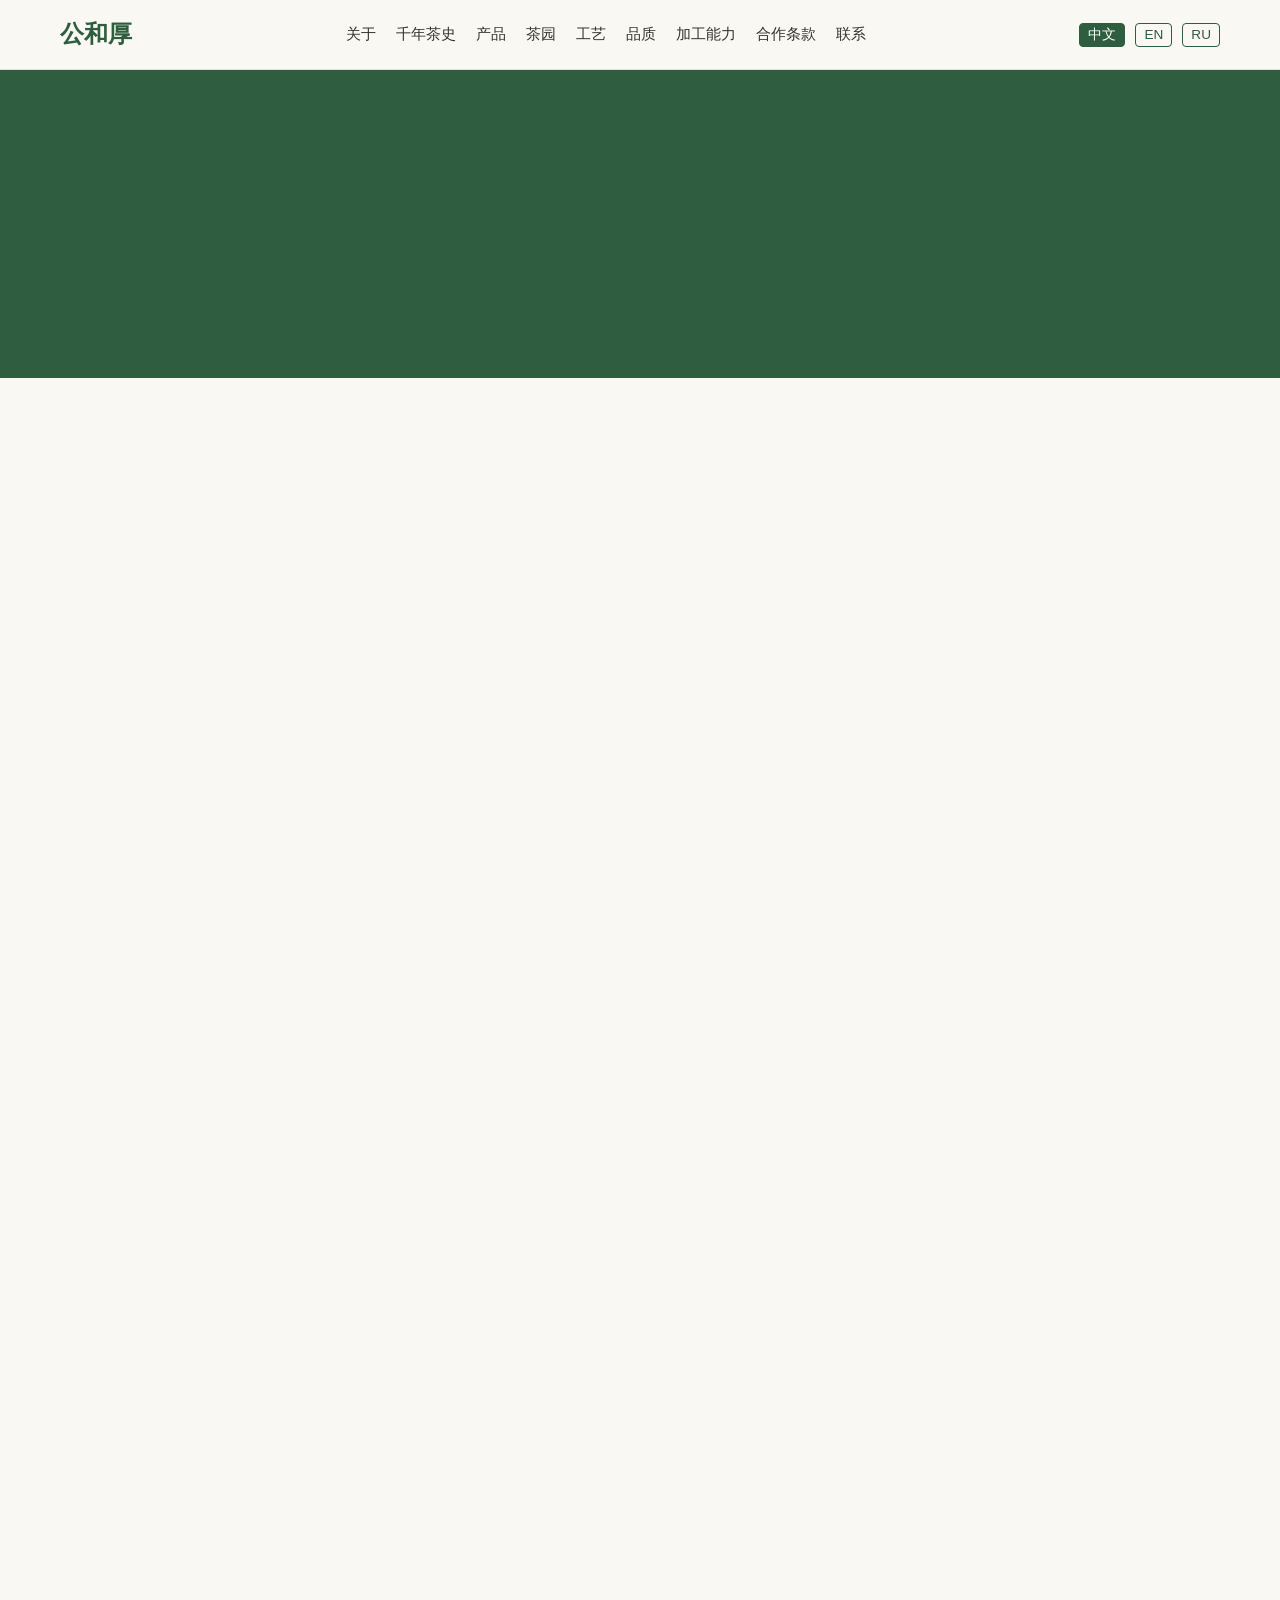
==== index.html @ b7f19a6d "Add files via upload" ====
<!DOCTYPE html>
<html lang="zh">
<head>
    <meta charset="UTF-8">
    <meta name="viewport" content="width=device-width, initial-scale=1.0">
    <title data-i18n="title">公和厚茶业 - 中国茶叶B2B供应商</title>
    <!-- 引入 Netlify 登录组件 -->
    <script src="https://identity.netlify.com/v1/netlify-identity-widget.js"></script>
    <style>
        :root { --primary: #2f5d3f; --gold: #c8a55b; --bg: #faf8f3; --text-main: #333333; --text-light: #666666; --border: #e0e0e0; }
        * { margin: 0; padding: 0; box-sizing: border-box; }
        body { font-family: system-ui, -apple-system, sans-serif; background-color: var(--bg); color: var(--text-main); line-height: 1.6; overflow-x: hidden; scroll-behavior: smooth; }
        a { text-decoration: none; color: inherit; }
        ul { list-style: none; }
        .container { max-width: 1200px; margin: 0 auto; padding: 0 20px; }
        section { padding: 80px 0; }
        .section-title { text-align: center; color: var(--primary); font-size: 2rem; margin-bottom: 40px; font-weight: bold; }
        
        header.nav-header { position: fixed; top: 0; left: 0; width: 100%; background: var(--bg); border-bottom: 1px solid var(--border); z-index: 1000; height: 70px; }
        .nav-inner { display: flex; justify-content: space-between; align-items: center; height: 100%; }
        .logo { font-size: 1.5rem; font-weight: bold; color: var(--primary); }
        .nav-links { display: flex; gap: 20px; }
        .nav-links a { font-size: 0.95rem; font-weight: 500; transition: color 0.3s; }
        .nav-links a:hover { color: var(--gold); }
        .lang-switch { display: flex; gap: 10px; }
        .lang-switch button { background: none; border: 1px solid var(--primary); color: var(--primary); padding: 2px 8px; cursor: pointer; border-radius: 4px; font-size: 0.85rem; }
        .lang-switch button.active { background: var(--primary); color: #fff; }
        .menu-toggle { display: none; background: none; border: none; font-size: 1.5rem; color: var(--primary); cursor: pointer; }

        /* Hero 动态背景支持 */
        #hero { padding: 150px 0 100px; background-color: var(--primary); background-size: cover; background-position: center; color: var(--bg); text-align: center; position: relative; }
        #hero::before { content: ''; position: absolute; top:0; left:0; right:0; bottom:0; background: rgba(47, 93, 63, 0.7); z-index: 1; }
        #hero .container { position: relative; z-index: 2; }
        #hero h1 { font-size: 3rem; margin-bottom: 20px; color: var(--gold); }
        #hero p { font-size: 1.2rem; max-width: 800px; margin: 0 auto; }

        .grid-3 { display: grid; grid-template-columns: repeat(auto-fit, minmax(320px, 1fr)); gap: 30px; }
        .card { background: #fff; padding: 30px; border-radius: 8px; box-shadow: 0 4px 12px rgba(0,0,0,0.05); }
        .card h3 { color: var(--primary); margin-bottom: 15px; font-size: 1.3rem; }
        .card .subtitle { color: var(--gold); font-size: 0.9rem; margin-bottom: 15px; display: block; }
        
        .table-wrapper { width: 100%; background: #fff; border-radius: 8px; overflow: hidden; box-shadow: 0 4px 12px rgba(0,0,0,0.05); }
        table { width: 100%; border-collapse: collapse; }
        th, td { padding: 15px; text-align: left; border-bottom: 1px solid var(--border); }
        th { background: var(--primary); color: #fff; }
        .table-note { font-size: 0.85rem; color: var(--text-light); margin-top: 15px; text-align: right; }

        @media (max-width: 768px) {
            table, thead, tbody, th, td, tr { display: block; }
            thead tr { display: none; }
            tr { border: 1px solid var(--border); margin-bottom: 15px; border-radius: 8px; background: #fff; }
            td { position: relative; padding-left: 50%; text-align: right; border: none; border-bottom: 1px solid #eee; }
            td::before { content: attr(data-label); position: absolute; left: 15px; width: 45%; text-align: left; font-weight: bold; color: var(--primary); }
        }

        .timeline { border-left: 2px solid var(--gold); padding-left: 20px; margin-left: 10px; }
        .timeline-item { margin-bottom: 25px; position: relative; }
        .timeline-item::before { content: ''; position: absolute; left: -27px; top: 5px; width: 12px; height: 12px; background: var(--bg); border: 2px solid var(--gold); border-radius: 50%; }
        .timeline-year { font-weight: bold; color: var(--primary); display: block; margin-bottom: 5px; }

        .honors-group { margin-bottom: 30px; }
        .honors-group h4 { color: var(--gold); margin-bottom: 10px; border-bottom: 1px solid var(--border); padding-bottom: 5px; }
        .honors-group ul li { margin-bottom: 5px; font-size: 0.95rem; }

        .faq-item { background: #fff; margin-bottom: 10px; border-radius: 4px; box-shadow: 0 2px 5px rgba(0,0,0,0.05); }
        .faq-q { padding: 20px; cursor: pointer; font-weight: bold; color: var(--primary); display: flex; justify-content: space-between; }
        .faq-q::after { content: '+'; font-size: 1.2rem; }
        .faq-item.active .faq-q::after { content: '-'; }
        .faq-a { padding: 0 20px 20px; display: none; color: var(--text-light); }
        .faq-item.active .faq-a { display: block; }

        .contact-grid { display: grid; grid-template-columns: 1fr 1fr; gap: 40px; }
        .form-group { margin-bottom: 20px; }
        .form-group label { display: block; margin-bottom: 5px; font-weight: bold; font-size: 0.9rem; }
        .form-control { width: 100%; padding: 12px; border: 1px solid var(--border); border-radius: 4px; font-family: inherit; }
        textarea.form-control { resize: vertical; min-height: 120px; }
        .submit-btn { background: var(--primary); color: #fff; border: none; padding: 15px 30px; font-size: 1rem; cursor: pointer; border-radius: 4px; width: 100%; transition: background 0.3s; }
        
        .contact-info a { color: var(--primary); font-weight: bold; text-decoration: underline; margin-bottom: 10px; display: inline-block; }
        .btn-quick { display: inline-block; padding: 8px 15px; border: 1px solid var(--primary); color: var(--primary); border-radius: 20px; margin: 5px 5px 0 0; font-size: 0.85rem; }
        .copy-success { color: green; font-size: 0.85rem; display: none; margin-left: 10px; }
        #form-error { display: none; background: #ffebee; color: #c62828; padding: 15px; border-radius: 4px; margin-top: 15px; }

        @media (max-width: 992px) {
            .contact-grid { grid-template-columns: 1fr; }
            .nav-links { display: none; flex-direction: column; position: absolute; top: 70px; left: 0; width: 100%; background: var(--bg); box-shadow: 0 4px 6px rgba(0,0,0,0.1); padding: 20px; }
            .nav-links.show { display: flex; }
            .menu-toggle { display: block; }
        }
        .fade-in { opacity: 0; transform: translateY(20px); transition: opacity 0.6s ease-out, transform 0.6s ease-out; }
        .fade-in.visible { opacity: 1; transform: translateY(0); }
    </style>
</head>
<body>

    <header class="nav-header">
        <div class="container nav-inner">
            <div class="logo">公和厚</div>
            <button class="menu-toggle" id="menu-btn">☰</button>
            <nav class="nav-links" id="nav-menu">
                <a href="#about" data-i18n="nav_about">关于</a>
                <a href="#heritage" data-i18n="nav_heritage">千年茶史</a>
                <a href="#products" data-i18n="nav_products">产品</a>
                <a href="#garden" data-i18n="nav_garden">茶园</a>
                <a href="#craft" data-i18n="nav_craft">工艺</a>
                <a href="#quality" data-i18n="nav_quality">品质</a>
                <a href="#capability" data-i18n="nav_cap">加工能力</a>
                <a href="#terms" data-i18n="nav_terms">合作条款</a>
                <a href="#contact" data-i18n="nav_contact">联系</a>
            </nav>
            <div class="lang-switch">
                <button onclick="changeLang('zh')" id="btn-zh">中文</button>
                <button onclick="changeLang('en')" id="btn-en">EN</button>
                <button onclick="changeLang('ru')" id="btn-ru">RU</button>
            </div>
        </div>
    </header>

    <section id="hero" class="hero-section">
        <div class="container fade-in">
            <h1 data-i18n="hero_title">江西公和厚茶业有限公司</h1>
            <p data-i18n="hero_sub">源头直供 · 专业代工 · 真实可信的中国茶叶B2B合作伙伴</p>
        </div>
    </section>

    <section id="about" class="container fade-in">
        <h2 class="section-title" data-i18n="about_title">关于我们</h2>
        <p data-i18n="about_desc">加载中...</p>
        <!-- 动态关于我们配图 -->
        <div style="text-align: center; margin-top: 30px;" id="about-img-container" style="display:none;">
            <img id="about-img" src="" alt="关于我们" style="max-width: 100%; border-radius: 8px; box-shadow: 0 4px 15px rgba(0,0,0,0.1); display: none;">
        </div>
    </section>

    <!-- 品牌释义 brand -->
    <section id="brand" style="background:#fff;" class="fade-in">
        <div class="container">
            <h2 class="section-title" data-i18n="brand_title">品牌释义</h2>
            <div class="grid-3">
                <div class="card"><h3 data-i18n="brand_gong">公 (公道守信)</h3><p data-i18n="brand_gong_d">坚持公平交易，以诚信铸就长期商业基石。</p></div>
                <div class="card"><h3 data-i18n="brand_he">和 (和气致祥)</h3><p data-i18n="brand_he_d">倡导合作共赢，和谐共生，以茶结交天下客。</p></div>
                <div class="card"><h3 data-i18n="brand_hou">厚 (厚德载物)</h3><p data-i18n="brand_hou_d">脚踏实地，品质为本，承载深厚文化底蕴。</p></div>
            </div>
        </div>
    </section>

    <!-- 千年茶史 heritage -->
    <section id="heritage" class="container fade-in">
        <h2 class="section-title" data-i18n="heri_title">千年茶史</h2>
        <div class="timeline">
            <div class="timeline-item"><span class="timeline-year">北宋</span><p data-i18n="heri_1">双井茶入贡，欧阳修《归田录》誉「草茶第一」</p></div>
            <div class="timeline-item"><span class="timeline-year">清道光年间</span><p data-i18n="heri_2">宁红茶创制，畅销欧洲</p></div>
            <div class="timeline-item"><span class="timeline-year">1959</span><p data-i18n="heri_3">庐山云雾茶入选中国十大名茶</p></div>
            <div class="timeline-item"><span class="timeline-year">2015</span><p data-i18n="heri_4">米兰世博会金奖</p></div>
            <div class="timeline-item"><span class="timeline-year">2023</span><p data-i18n="heri_5">九江博览会 双金奖</p></div>
            <div class="timeline-item"><span class="timeline-year">2025</span><p data-i18n="heri_6">国家高新技术企业认定</p></div>
        </div>
    </section>

    <!-- 产品中心 products -->
    <section id="products" style="background:#fff;" class="fade-in">
        <div class="container">
            <h2 class="section-title" data-i18n="prod_title">核心产品</h2>
            <div class="grid-3">
                <div class="card"><h3 data-i18n="p1_name">宁红茶</h3><span class="subtitle" data-i18n="p1_sub">中华老字号 · 宁红金毫</span><p data-i18n="p1_desc">甜香馥郁，鲜嫩浓醇</p></div>
                <div class="card"><h3 data-i18n="p2_name">双井绿茶</h3><span class="subtitle" data-i18n="p2_sub">草茶第一</span><p data-i18n="p2_desc">清香持久，鲜爽回甘</p></div>
                <div class="card"><h3 data-i18n="p3_name">庐山云雾茶</h3><span class="subtitle" data-i18n="p3_sub">中国十大名茶</span><p data-i18n="p3_desc">香凛持久，醇厚味甘</p></div>
            </div>
        </div>
    </section>

    <!-- 规格表 specs -->
    <section id="specs" class="container fade-in">
        <h2 class="section-title" data-i18n="spec_title">产品规格与包装</h2>
        <div class="table-wrapper">
            <table>
                <thead><tr><th data-i18n="th_1">产品</th><th data-i18n="th_2">形态</th><th data-i18n="th_3">规格</th><th data-i18n="th_4">包装</th><th data-i18n="th_5">场景</th></tr></thead>
                <tbody id="specs-body"></tbody>
            </table>
        </div>
        <p class="table-note" data-i18n="spec_note">具体规格请询盘联系。</p>
    </section>

    <!-- 其他静态板块合并简化展示 (茶园/工艺/品质/加工) -->
    <section id="garden" style="background:#fff;" class="fade-in">
        <div class="container text-center"><h2 class="section-title" data-i18n="gar_title">生态茶园</h2><p data-i18n="gar_1">8730 亩高山有机茶园，海拔 938 米。</p></div>
    </section>

    <section id="honors" class="container fade-in">
        <h2 class="section-title" data-i18n="why_title">为什么选择我们</h2>
        <div class="grid-3">
            <div class="card"><h3 data-i18n="w1_t">01 自有茶园</h3><p data-i18n="w1_d">源头可控。</p></div>
            <div class="card"><h3 data-i18n="w2_t">02 许可覆盖四大类</h3><p data-i18n="w2_d">SC11436042410016。</p></div>
            <div class="card"><h3 data-i18n="w4_t">04 10年经验</h3><p data-i18n="w4_d">代工经验丰富。</p></div>
        </div>
    </section>

    <!-- FAQ -->
    <section id="faq" style="background:#fff;" class="fade-in">
        <div class="container">
            <h2 class="section-title" data-i18n="faq_title">常见问题 (FAQ)</h2>
            <div id="faq-list"></div>
        </div>
    </section>

    <!-- 合作联系 contact -->
    <section id="contact" class="container fade-in">
        <h2 class="section-title" data-i18n="ct_title">合作联系</h2>
        <div class="contact-grid">
            <div>
                <h3 style="margin-bottom:20px; color:var(--primary);" data-i18n="ct_form_title">发送询盘</h3>
                <form id="inquiry-form">
                    <div class="form-group"><label data-i18n="f_name">姓名 *</label><input type="text" name="name" class="form-control" required></div>
                    <div class="form-group"><label data-i18n="f_cont">联系方式 *</label><input type="text" name="contact" class="form-control" required></div>
                    <div class="form-group"><label data-i18n="f_qty">采购量</label><select name="qty" class="form-control" id="f_qty_sel"></select></div>
                    <div class="form-group"><label data-i18n="f_msg">留言</label><textarea name="msg" class="form-control"></textarea></div>
                    <button type="submit" class="submit-btn" data-i18n="f_submit">提交</button>
                    <div id="form-error" data-i18n="f_error">提交失败，请直接通过右侧联系。</div>
                </form>
            </div>
            <div>
                <h3 style="margin-bottom:20px; color:var(--primary);" data-i18n="ct_info_title">直接联系我们</h3>
                <div class="contact-info">
                    <p data-i18n="ct_addr">地址：江西省修水县...</p>
                    <p><strong>Phone:</strong> <a href="tel:+8618879259179">+86 188 7925 9179</a></p>
                    <p><strong>Email:</strong> <a href="mailto:fanwh188@gmail.com">fanwh188@gmail.com</a></p>
                    <div style="margin-top: 15px;">
                        <button class="btn-quick" onclick="copyWeChat()">WeChat: AriFan02</button><span id="wx-msg" class="copy-success">✔</span>
                        <!-- 您的新 TG 账号在这里 👇 -->
                        <a href="https://t.me/Fan2399" target="_blank" class="btn-quick">Telegram</a>
                        <a href="https://wa.me/79117067084" target="_blank" class="btn-quick">WhatsApp</a>
                    </div>
                </div>
            </div>
        </div>
    </section>

    <script>
        const ENDPOINT = 'https://gonghehou-form.tunnir243.workers.dev';
        let currentLang = localStorage.getItem('gonghehou_lang') || 'zh';
        
        // 核心翻译字典（保留前端的复杂数据）
        const I18N = {
            zh: { title: "公和厚茶业", nav_about: "关于", brand_title: "品牌释义", prod_title: "核心产品", spec_title: "产品规格", gar_title: "茶园", faq_title: "常见问题", ct_title: "联系我们", f_submit: "提交" },
            en: { title: "公和厚 Tea", nav_about: "About", brand_title: "Brand Core", prod_title: "Products", spec_title: "Specs", gar_title: "Garden", faq_title: "FAQ", ct_title: "Contact", f_submit: "Submit" },
            ru: { title: "公和厚 Чай", nav_about: "О нас", brand_title: "Бренд", prod_title: "Продукты", spec_title: "Спецификации", gar_title: "Сад", faq_title: "FAQ", ct_title: "Контакты", f_submit: "Отправить" }
        };

        // 数据拉取与渲染
        async function initSite() {
            try {
                // 去读取 CMS 后台保存的 JSON 数据
                const res = await fetch('data/content.json');
                const cmsData = await res.json();
                
                // 将 CMS 里的文案合并到当前语言字典里
                Object.assign(I18N.zh, cmsData.zh);
                Object.assign(I18N.en, cmsData.en);
                Object.assign(I18N.ru, cmsData.ru);

                renderI18n(); // 渲染文字

                // 处理后台上传的图片
                if (cmsData.zh.hero_img) {
                    document.getElementById('hero').style.backgroundImage = `url(${cmsData.zh.hero_img})`;
                }
                if (cmsData.zh.about_img) {
                    const imgEl = document.getElementById('about-img');
                    imgEl.src = cmsData.zh.about_img;
                    imgEl.style.display = 'inline-block';
                }
            } catch (err) { console.error("CMS 加载失败，请检查网络或部署状态", err); }
        }

        function renderI18n() {
            document.documentElement.lang = currentLang;
            document.querySelectorAll('[data-i18n]').forEach(el => {
                const key = el.getAttribute('data-i18n');
                if (I18N[currentLang][key]) el.innerHTML = I18N[currentLang][key];
            });
            document.querySelectorAll('.lang-switch button').forEach(b => b.classList.remove('active'));
            document.getElementById(`btn-${currentLang}`).classList.add('active');
        }

        function changeLang(lang) {
            currentLang = lang;
            localStorage.setItem('gonghehou_lang', lang);
            renderI18n();
        }

        function copyWeChat() {
            navigator.clipboard.writeText("AriFan02").then(() => {
                const m = document.getElementById("wx-msg"); m.style.display="inline"; setTimeout(()=>m.style.display="none",2000);
            });
        }

        // 表单提交保持不变
        document.getElementById('inquiry-form').addEventListener('submit', async (e) => {
            e.preventDefault();
            const btn = e.target.querySelector('.submit-btn');
            btn.disabled = true; btn.innerText = "Submitting...";
            const formData = Object.fromEntries(new FormData(e.target).entries());
            formData.lang = currentLang;
            try {
                const res = await fetch(ENDPOINT, { method:'POST', body: JSON.stringify(formData) });
                if(res.ok) { alert("Success!"); e.target.reset(); } else throw new Error();
            } catch { document.getElementById('form-error').style.display='block'; }
            finally { btn.disabled = false; btn.innerText = I18N[currentLang].f_submit; }
        });

        // 绑定 Netlify 身份验证重定向（登录后跳转回当前页）
        if (window.netlifyIdentity) {
            window.netlifyIdentity.on("init", user => {
                if (!user) {
                    window.netlifyIdentity.on("login", () => { document.location.href = "/admin/"; });
                }
            });
        }

        window.addEventListener('DOMContentLoaded', initSite);
    </script>
</body>
</html>
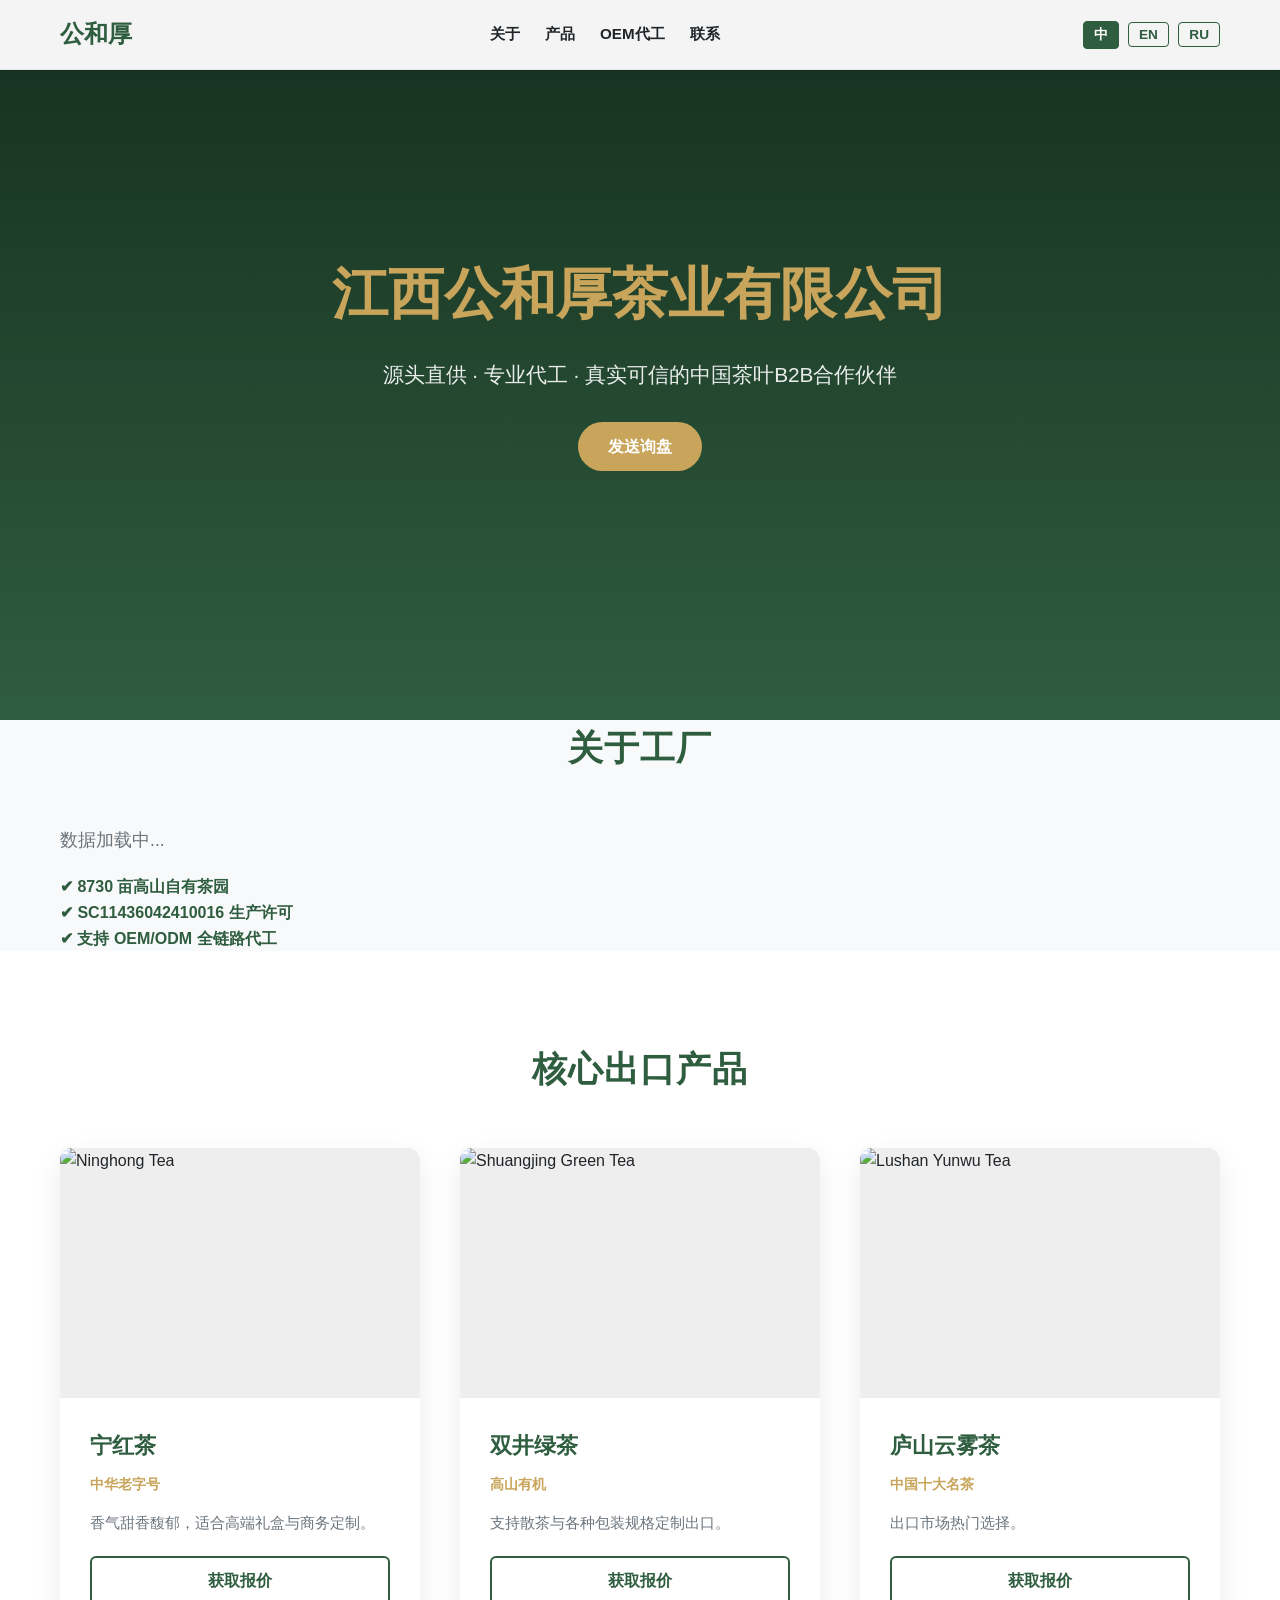
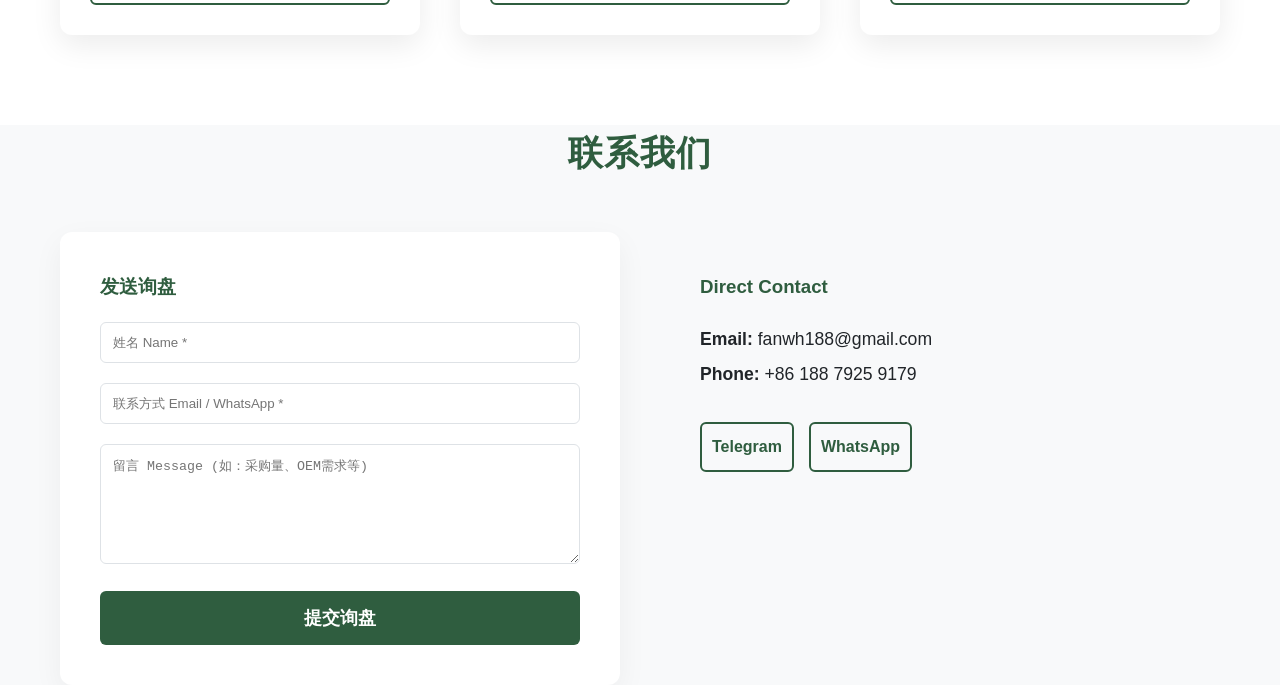
==== commit b76a75bd: "1" ====
--- a/index.html
+++ b/index.html
@@ -4,91 +4,57 @@
     <meta charset="UTF-8">
     <meta name="viewport" content="width=device-width, initial-scale=1.0">
     <title data-i18n="title">公和厚茶业 - 中国茶叶B2B供应商</title>
-    <!-- 引入 Netlify 登录组件 -->
     <script src="https://identity.netlify.com/v1/netlify-identity-widget.js"></script>
     <style>
-        :root { --primary: #2f5d3f; --gold: #c8a55b; --bg: #faf8f3; --text-main: #333333; --text-light: #666666; --border: #e0e0e0; }
+        :root { --primary: #2f5d3f; --gold: #c8a55b; --bg: #f8f9fa; --text-main: #212529; --text-light: #6c757d; --border: #dee2e6; }
         * { margin: 0; padding: 0; box-sizing: border-box; }
-        body { font-family: system-ui, -apple-system, sans-serif; background-color: var(--bg); color: var(--text-main); line-height: 1.6; overflow-x: hidden; scroll-behavior: smooth; }
+        body { font-family: 'Segoe UI', Tahoma, Geneva, Verdana, sans-serif; background-color: var(--bg); color: var(--text-main); line-height: 1.6; scroll-behavior: smooth; }
         a { text-decoration: none; color: inherit; }
-        ul { list-style: none; }
         .container { max-width: 1200px; margin: 0 auto; padding: 0 20px; }
-        section { padding: 80px 0; }
-        .section-title { text-align: center; color: var(--primary); font-size: 2rem; margin-bottom: 40px; font-weight: bold; }
+        section { padding: 90px 0; }
+        .section-title { text-align: center; color: var(--primary); font-size: 2.2rem; margin-bottom: 50px; font-weight: 700; text-transform: uppercase; letter-spacing: 1px; }
         
-        header.nav-header { position: fixed; top: 0; left: 0; width: 100%; background: var(--bg); border-bottom: 1px solid var(--border); z-index: 1000; height: 70px; }
+        /* 导航栏 */
+        header.nav-header { position: fixed; top: 0; left: 0; width: 100%; background: rgba(255,255,255,0.95); backdrop-filter: blur(5px); border-bottom: 1px solid var(--border); z-index: 1000; height: 70px; box-shadow: 0 2px 10px rgba(0,0,0,0.05); }
         .nav-inner { display: flex; justify-content: space-between; align-items: center; height: 100%; }
-        .logo { font-size: 1.5rem; font-weight: bold; color: var(--primary); }
-        .nav-links { display: flex; gap: 20px; }
-        .nav-links a { font-size: 0.95rem; font-weight: 500; transition: color 0.3s; }
+        .logo { font-size: 1.5rem; font-weight: 800; color: var(--primary); }
+        .nav-links { display: flex; gap: 25px; }
+        .nav-links a { font-size: 0.95rem; font-weight: 600; color: var(--text-main); transition: color 0.3s; }
         .nav-links a:hover { color: var(--gold); }
-        .lang-switch { display: flex; gap: 10px; }
-        .lang-switch button { background: none; border: 1px solid var(--primary); color: var(--primary); padding: 2px 8px; cursor: pointer; border-radius: 4px; font-size: 0.85rem; }
+        .lang-switch button { background: none; border: 1px solid var(--primary); color: var(--primary); padding: 4px 10px; cursor: pointer; border-radius: 4px; font-size: 0.85rem; margin-left: 5px; font-weight: 600; }
         .lang-switch button.active { background: var(--primary); color: #fff; }
-        .menu-toggle { display: none; background: none; border: none; font-size: 1.5rem; color: var(--primary); cursor: pointer; }
-
-        /* Hero 动态背景支持 */
-        #hero { padding: 150px 0 100px; background-color: var(--primary); background-size: cover; background-position: center; color: var(--bg); text-align: center; position: relative; }
-        #hero::before { content: ''; position: absolute; top:0; left:0; right:0; bottom:0; background: rgba(47, 93, 63, 0.7); z-index: 1; }
-        #hero .container { position: relative; z-index: 2; }
-        #hero h1 { font-size: 3rem; margin-bottom: 20px; color: var(--gold); }
-        #hero p { font-size: 1.2rem; max-width: 800px; margin: 0 auto; }
-
-        .grid-3 { display: grid; grid-template-columns: repeat(auto-fit, minmax(320px, 1fr)); gap: 30px; }
-        .card { background: #fff; padding: 30px; border-radius: 8px; box-shadow: 0 4px 12px rgba(0,0,0,0.05); }
-        .card h3 { color: var(--primary); margin-bottom: 15px; font-size: 1.3rem; }
-        .card .subtitle { color: var(--gold); font-size: 0.9rem; margin-bottom: 15px; display: block; }
-        
-        .table-wrapper { width: 100%; background: #fff; border-radius: 8px; overflow: hidden; box-shadow: 0 4px 12px rgba(0,0,0,0.05); }
+
+        /* 首屏 Hero */
+        #hero { height: 80vh; display: flex; align-items: center; background-color: var(--primary); background-size: cover; background-position: center; position: relative; }
+        #hero::before { content: ''; position: absolute; top:0; left:0; right:0; bottom:0; background: linear-gradient(rgba(15,35,22,0.8), rgba(47,93,63,0.7)); z-index: 1; }
+        #hero .container { position: relative; z-index: 2; text-align: center; color: #fff; }
+        #hero h1 { font-size: 3.5rem; margin-bottom: 20px; color: var(--gold); font-weight: 800; }
+        #hero p { font-size: 1.3rem; max-width: 800px; margin: 0 auto 30px; opacity: 0.9; }
+        .btn-primary { display: inline-block; background: var(--gold); color: #fff; padding: 12px 30px; border-radius: 30px; font-weight: 700; text-transform: uppercase; transition: transform 0.3s; }
+        .btn-primary:hover { transform: translateY(-3px); box-shadow: 0 10px 20px rgba(0,0,0,0.2); }
+
+        /* 产品与卡片设计升级 */
+        .grid-3 { display: grid; grid-template-columns: repeat(auto-fit, minmax(320px, 1fr)); gap: 40px; }
+        .card { background: #fff; border-radius: 12px; overflow: hidden; box-shadow: 0 10px 30px rgba(0,0,0,0.08); transition: transform 0.3s; }
+        .card:hover { transform: translateY(-5px); }
+        .card-img-wrapper { height: 250px; background: #eee; overflow: hidden; }
+        .card-img-wrapper img { width: 100%; height: 100%; object-fit: cover; transition: transform 0.5s; }
+        .card:hover .card-img-wrapper img { transform: scale(1.05); }
+        .card-content { padding: 30px; }
+        .card-content h3 { color: var(--primary); font-size: 1.4rem; margin-bottom: 10px; }
+        .card-content .subtitle { color: var(--gold); font-size: 0.9rem; font-weight: 600; margin-bottom: 15px; display: block; }
+        .card-content p { color: var(--text-light); font-size: 0.95rem; margin-bottom: 20px; }
+        .btn-outline { display: block; text-align: center; border: 2px solid var(--primary); color: var(--primary); padding: 10px; border-radius: 6px; font-weight: 600; transition: all 0.3s; }
+        .btn-outline:hover { background: var(--primary); color: #fff; }
+
+        /* 表格与表单基础样式保留 */
+        .table-wrapper { width: 100%; background: #fff; border-radius: 12px; overflow: hidden; box-shadow: 0 10px 30px rgba(0,0,0,0.08); }
         table { width: 100%; border-collapse: collapse; }
-        th, td { padding: 15px; text-align: left; border-bottom: 1px solid var(--border); }
-        th { background: var(--primary); color: #fff; }
-        .table-note { font-size: 0.85rem; color: var(--text-light); margin-top: 15px; text-align: right; }
-
-        @media (max-width: 768px) {
-            table, thead, tbody, th, td, tr { display: block; }
-            thead tr { display: none; }
-            tr { border: 1px solid var(--border); margin-bottom: 15px; border-radius: 8px; background: #fff; }
-            td { position: relative; padding-left: 50%; text-align: right; border: none; border-bottom: 1px solid #eee; }
-            td::before { content: attr(data-label); position: absolute; left: 15px; width: 45%; text-align: left; font-weight: bold; color: var(--primary); }
-        }
-
-        .timeline { border-left: 2px solid var(--gold); padding-left: 20px; margin-left: 10px; }
-        .timeline-item { margin-bottom: 25px; position: relative; }
-        .timeline-item::before { content: ''; position: absolute; left: -27px; top: 5px; width: 12px; height: 12px; background: var(--bg); border: 2px solid var(--gold); border-radius: 50%; }
-        .timeline-year { font-weight: bold; color: var(--primary); display: block; margin-bottom: 5px; }
-
-        .honors-group { margin-bottom: 30px; }
-        .honors-group h4 { color: var(--gold); margin-bottom: 10px; border-bottom: 1px solid var(--border); padding-bottom: 5px; }
-        .honors-group ul li { margin-bottom: 5px; font-size: 0.95rem; }
-
-        .faq-item { background: #fff; margin-bottom: 10px; border-radius: 4px; box-shadow: 0 2px 5px rgba(0,0,0,0.05); }
-        .faq-q { padding: 20px; cursor: pointer; font-weight: bold; color: var(--primary); display: flex; justify-content: space-between; }
-        .faq-q::after { content: '+'; font-size: 1.2rem; }
-        .faq-item.active .faq-q::after { content: '-'; }
-        .faq-a { padding: 0 20px 20px; display: none; color: var(--text-light); }
-        .faq-item.active .faq-a { display: block; }
-
-        .contact-grid { display: grid; grid-template-columns: 1fr 1fr; gap: 40px; }
-        .form-group { margin-bottom: 20px; }
-        .form-group label { display: block; margin-bottom: 5px; font-weight: bold; font-size: 0.9rem; }
-        .form-control { width: 100%; padding: 12px; border: 1px solid var(--border); border-radius: 4px; font-family: inherit; }
-        textarea.form-control { resize: vertical; min-height: 120px; }
-        .submit-btn { background: var(--primary); color: #fff; border: none; padding: 15px 30px; font-size: 1rem; cursor: pointer; border-radius: 4px; width: 100%; transition: background 0.3s; }
-        
-        .contact-info a { color: var(--primary); font-weight: bold; text-decoration: underline; margin-bottom: 10px; display: inline-block; }
-        .btn-quick { display: inline-block; padding: 8px 15px; border: 1px solid var(--primary); color: var(--primary); border-radius: 20px; margin: 5px 5px 0 0; font-size: 0.85rem; }
-        .copy-success { color: green; font-size: 0.85rem; display: none; margin-left: 10px; }
-        #form-error { display: none; background: #ffebee; color: #c62828; padding: 15px; border-radius: 4px; margin-top: 15px; }
-
-        @media (max-width: 992px) {
-            .contact-grid { grid-template-columns: 1fr; }
-            .nav-links { display: none; flex-direction: column; position: absolute; top: 70px; left: 0; width: 100%; background: var(--bg); box-shadow: 0 4px 6px rgba(0,0,0,0.1); padding: 20px; }
-            .nav-links.show { display: flex; }
-            .menu-toggle { display: block; }
-        }
-        .fade-in { opacity: 0; transform: translateY(20px); transition: opacity 0.6s ease-out, transform 0.6s ease-out; }
-        .fade-in.visible { opacity: 1; transform: translateY(0); }
+        th, td { padding: 18px; text-align: left; border-bottom: 1px solid var(--border); }
+        th { background: var(--primary); color: #fff; font-weight: 600; }
+        .form-control { width: 100%; padding: 12px; border: 1px solid var(--border); border-radius: 6px; margin-bottom: 20px; }
+        textarea.form-control { min-height: 120px; }
+        .submit-btn { background: var(--primary); color: #fff; border: none; padding: 15px; width: 100%; border-radius: 6px; font-size: 1.1rem; font-weight: 600; cursor: pointer; }
     </style>
 </head>
 <body>
@@ -96,188 +62,154 @@
     <header class="nav-header">
         <div class="container nav-inner">
             <div class="logo">公和厚</div>
-            <button class="menu-toggle" id="menu-btn">☰</button>
-            <nav class="nav-links" id="nav-menu">
+            <nav class="nav-links">
                 <a href="#about" data-i18n="nav_about">关于</a>
-                <a href="#heritage" data-i18n="nav_heritage">千年茶史</a>
                 <a href="#products" data-i18n="nav_products">产品</a>
-                <a href="#garden" data-i18n="nav_garden">茶园</a>
-                <a href="#craft" data-i18n="nav_craft">工艺</a>
-                <a href="#quality" data-i18n="nav_quality">品质</a>
-                <a href="#capability" data-i18n="nav_cap">加工能力</a>
-                <a href="#terms" data-i18n="nav_terms">合作条款</a>
-                <a href="#contact" data-i18n="nav_contact">联系</a>
+                <a href="#specs" data-i18n="nav_spec">规格与代工</a>
+                <a href="#contact" data-i18n="nav_contact">联系询盘</a>
             </nav>
             <div class="lang-switch">
-                <button onclick="changeLang('zh')" id="btn-zh">中文</button>
+                <button onclick="changeLang('zh')" id="btn-zh">中</button>
                 <button onclick="changeLang('en')" id="btn-en">EN</button>
                 <button onclick="changeLang('ru')" id="btn-ru">RU</button>
             </div>
         </div>
     </header>
 
-    <section id="hero" class="hero-section">
-        <div class="container fade-in">
-            <h1 data-i18n="hero_title">江西公和厚茶业有限公司</h1>
-            <p data-i18n="hero_sub">源头直供 · 专业代工 · 真实可信的中国茶叶B2B合作伙伴</p>
-        </div>
-    </section>
-
-    <section id="about" class="container fade-in">
-        <h2 class="section-title" data-i18n="about_title">关于我们</h2>
-        <p data-i18n="about_desc">加载中...</p>
-        <!-- 动态关于我们配图 -->
-        <div style="text-align: center; margin-top: 30px;" id="about-img-container" style="display:none;">
-            <img id="about-img" src="" alt="关于我们" style="max-width: 100%; border-radius: 8px; box-shadow: 0 4px 15px rgba(0,0,0,0.1); display: none;">
-        </div>
-    </section>
-
-    <!-- 品牌释义 brand -->
-    <section id="brand" style="background:#fff;" class="fade-in">
+    <section id="hero">
         <div class="container">
-            <h2 class="section-title" data-i18n="brand_title">品牌释义</h2>
+            <h1 id="hero-title">江西公和厚茶业有限公司</h1>
+            <p id="hero-sub">源头直供 · 专业代工 · 真实可信的中国茶叶B2B合作伙伴</p>
+            <a href="#contact" class="btn-primary" data-i18n="hero_btn">发送询盘 Request a Quote</a>
+        </div>
+    </section>
+
+    <section id="about" class="container">
+        <h2 class="section-title" data-i18n="about_title">关于工厂 About Us</h2>
+        <div style="display: flex; gap: 40px; flex-wrap: wrap; align-items: center;">
+            <div style="flex: 1; min-width: 300px;">
+                <p id="about-desc" style="font-size: 1.1rem; color: var(--text-light); margin-bottom: 20px;">数据加载中...</p>
+                <p style="font-weight: 600; color: var(--primary);">✔ 8730 亩高山自有茶园<br>✔ SC11436042410016 生产许可<br>✔ 支持 OEM/ODM 全链路代工</p>
+            </div>
+            <div style="flex: 1; min-width: 300px; text-align: center;">
+                <img id="about-img" src="" style="width: 100%; border-radius: 12px; box-shadow: 0 10px 30px rgba(0,0,0,0.1); display: none;">
+            </div>
+        </div>
+    </section>
+
+    <!-- 核心升级：现代化的 B2B 产品展示目录 -->
+    <section id="products" style="background:#fff;">
+        <div class="container">
+            <h2 class="section-title" data-i18n="prod_title">核心出口产品 Core Products</h2>
             <div class="grid-3">
-                <div class="card"><h3 data-i18n="brand_gong">公 (公道守信)</h3><p data-i18n="brand_gong_d">坚持公平交易，以诚信铸就长期商业基石。</p></div>
-                <div class="card"><h3 data-i18n="brand_he">和 (和气致祥)</h3><p data-i18n="brand_he_d">倡导合作共赢，和谐共生，以茶结交天下客。</p></div>
-                <div class="card"><h3 data-i18n="brand_hou">厚 (厚德载物)</h3><p data-i18n="brand_hou_d">脚踏实地，品质为本，承载深厚文化底蕴。</p></div>
-            </div>
-        </div>
-    </section>
-
-    <!-- 千年茶史 heritage -->
-    <section id="heritage" class="container fade-in">
-        <h2 class="section-title" data-i18n="heri_title">千年茶史</h2>
-        <div class="timeline">
-            <div class="timeline-item"><span class="timeline-year">北宋</span><p data-i18n="heri_1">双井茶入贡，欧阳修《归田录》誉「草茶第一」</p></div>
-            <div class="timeline-item"><span class="timeline-year">清道光年间</span><p data-i18n="heri_2">宁红茶创制，畅销欧洲</p></div>
-            <div class="timeline-item"><span class="timeline-year">1959</span><p data-i18n="heri_3">庐山云雾茶入选中国十大名茶</p></div>
-            <div class="timeline-item"><span class="timeline-year">2015</span><p data-i18n="heri_4">米兰世博会金奖</p></div>
-            <div class="timeline-item"><span class="timeline-year">2023</span><p data-i18n="heri_5">九江博览会 双金奖</p></div>
-            <div class="timeline-item"><span class="timeline-year">2025</span><p data-i18n="heri_6">国家高新技术企业认定</p></div>
-        </div>
-    </section>
-
-    <!-- 产品中心 products -->
-    <section id="products" style="background:#fff;" class="fade-in">
-        <div class="container">
-            <h2 class="section-title" data-i18n="prod_title">核心产品</h2>
-            <div class="grid-3">
-                <div class="card"><h3 data-i18n="p1_name">宁红茶</h3><span class="subtitle" data-i18n="p1_sub">中华老字号 · 宁红金毫</span><p data-i18n="p1_desc">甜香馥郁，鲜嫩浓醇</p></div>
-                <div class="card"><h3 data-i18n="p2_name">双井绿茶</h3><span class="subtitle" data-i18n="p2_sub">草茶第一</span><p data-i18n="p2_desc">清香持久，鲜爽回甘</p></div>
-                <div class="card"><h3 data-i18n="p3_name">庐山云雾茶</h3><span class="subtitle" data-i18n="p3_sub">中国十大名茶</span><p data-i18n="p3_desc">香凛持久，醇厚味甘</p></div>
-            </div>
-        </div>
-    </section>
-
-    <!-- 规格表 specs -->
-    <section id="specs" class="container fade-in">
-        <h2 class="section-title" data-i18n="spec_title">产品规格与包装</h2>
-        <div class="table-wrapper">
-            <table>
-                <thead><tr><th data-i18n="th_1">产品</th><th data-i18n="th_2">形态</th><th data-i18n="th_3">规格</th><th data-i18n="th_4">包装</th><th data-i18n="th_5">场景</th></tr></thead>
-                <tbody id="specs-body"></tbody>
-            </table>
-        </div>
-        <p class="table-note" data-i18n="spec_note">具体规格请询盘联系。</p>
-    </section>
-
-    <!-- 其他静态板块合并简化展示 (茶园/工艺/品质/加工) -->
-    <section id="garden" style="background:#fff;" class="fade-in">
-        <div class="container text-center"><h2 class="section-title" data-i18n="gar_title">生态茶园</h2><p data-i18n="gar_1">8730 亩高山有机茶园，海拔 938 米。</p></div>
-    </section>
-
-    <section id="honors" class="container fade-in">
-        <h2 class="section-title" data-i18n="why_title">为什么选择我们</h2>
-        <div class="grid-3">
-            <div class="card"><h3 data-i18n="w1_t">01 自有茶园</h3><p data-i18n="w1_d">源头可控。</p></div>
-            <div class="card"><h3 data-i18n="w2_t">02 许可覆盖四大类</h3><p data-i18n="w2_d">SC11436042410016。</p></div>
-            <div class="card"><h3 data-i18n="w4_t">04 10年经验</h3><p data-i18n="w4_d">代工经验丰富。</p></div>
-        </div>
-    </section>
-
-    <!-- FAQ -->
-    <section id="faq" style="background:#fff;" class="fade-in">
-        <div class="container">
-            <h2 class="section-title" data-i18n="faq_title">常见问题 (FAQ)</h2>
-            <div id="faq-list"></div>
-        </div>
-    </section>
-
-    <!-- 合作联系 contact -->
-    <section id="contact" class="container fade-in">
-        <h2 class="section-title" data-i18n="ct_title">合作联系</h2>
-        <div class="contact-grid">
-            <div>
-                <h3 style="margin-bottom:20px; color:var(--primary);" data-i18n="ct_form_title">发送询盘</h3>
-                <form id="inquiry-form">
-                    <div class="form-group"><label data-i18n="f_name">姓名 *</label><input type="text" name="name" class="form-control" required></div>
-                    <div class="form-group"><label data-i18n="f_cont">联系方式 *</label><input type="text" name="contact" class="form-control" required></div>
-                    <div class="form-group"><label data-i18n="f_qty">采购量</label><select name="qty" class="form-control" id="f_qty_sel"></select></div>
-                    <div class="form-group"><label data-i18n="f_msg">留言</label><textarea name="msg" class="form-control"></textarea></div>
-                    <button type="submit" class="submit-btn" data-i18n="f_submit">提交</button>
-                    <div id="form-error" data-i18n="f_error">提交失败，请直接通过右侧联系。</div>
-                </form>
-            </div>
-            <div>
-                <h3 style="margin-bottom:20px; color:var(--primary);" data-i18n="ct_info_title">直接联系我们</h3>
-                <div class="contact-info">
-                    <p data-i18n="ct_addr">地址：江西省修水县...</p>
-                    <p><strong>Phone:</strong> <a href="tel:+8618879259179">+86 188 7925 9179</a></p>
-                    <p><strong>Email:</strong> <a href="mailto:fanwh188@gmail.com">fanwh188@gmail.com</a></p>
-                    <div style="margin-top: 15px;">
-                        <button class="btn-quick" onclick="copyWeChat()">WeChat: AriFan02</button><span id="wx-msg" class="copy-success">✔</span>
-                        <!-- 您的新 TG 账号在这里 👇 -->
-                        <a href="https://t.me/Fan2399" target="_blank" class="btn-quick">Telegram</a>
-                        <a href="https://wa.me/79117067084" target="_blank" class="btn-quick">WhatsApp</a>
+                <!-- 产品 1 -->
+                <div class="card">
+                    <div class="card-img-wrapper"><img id="p1-img" src="https://via.placeholder.com/400x300?text=Upload+Image+in+Admin" alt="Ninghong Tea"></div>
+                    <div class="card-content">
+                        <h3 data-i18n="p1_name">宁红茶 Ninghong Black Tea</h3>
+                        <span class="subtitle" data-i18n="p1_sub">中华老字号 · 特金奖</span>
+                        <p data-i18n="p1_desc">香气甜香馥郁，滋味鲜嫩浓醇。适合高端礼盒与商务定制。</p>
+                        <a href="#contact" class="btn-outline" data-i18n="btn_inquire">获取报价 / Get Quote</a>
                     </div>
                 </div>
+                <!-- 产品 2 -->
+                <div class="card">
+                    <div class="card-img-wrapper"><img id="p2-img" src="https://via.placeholder.com/400x300?text=Upload+Image+in+Admin" alt="Shuangjing Green Tea"></div>
+                    <div class="card-content">
+                        <h3 data-i18n="p2_name">双井绿茶 Shuangjing Green Tea</h3>
+                        <span class="subtitle" data-i18n="p2_sub">草茶第一</span>
+                        <p data-i18n="p2_desc">清香持久，鲜爽回甘。支持散茶与各种包装规格定制出口。</p>
+                        <a href="#contact" class="btn-outline" data-i18n="btn_inquire">获取报价 / Get Quote</a>
+                    </div>
+                </div>
+                <!-- 产品 3 -->
+                <div class="card">
+                    <div class="card-img-wrapper"><img id="p3-img" src="https://via.placeholder.com/400x300?text=Upload+Image+in+Admin" alt="Lushan Yunwu Tea"></div>
+                    <div class="card-content">
+                        <h3 data-i18n="p3_name">庐山云雾茶 Lushan Yunwu</h3>
+                        <span class="subtitle" data-i18n="p3_sub">中国十大名茶</span>
+                        <p data-i18n="p3_desc">香凛持久，醇厚味甘。出口俄罗斯等欧洲市场热门选择。</p>
+                        <a href="#contact" class="btn-outline" data-i18n="btn_inquire">获取报价 / Get Quote</a>
+                    </div>
+                </div>
+            </div>
+        </div>
+    </section>
+
+    <!-- 简化版询盘区 -->
+    <section id="contact" class="container">
+        <h2 class="section-title" data-i18n="ct_title">联系我们 Contact Us</h2>
+        <div style="display: grid; grid-template-columns: repeat(auto-fit, minmax(320px, 1fr)); gap: 40px;">
+            <form id="inquiry-form" style="background: #fff; padding: 40px; border-radius: 12px; box-shadow: 0 10px 30px rgba(0,0,0,0.05);">
+                <h3 style="margin-bottom: 20px; color: var(--primary);" data-i18n="f_title">发送询盘 Send Inquiry</h3>
+                <input type="text" name="name" class="form-control" placeholder="姓名 Name *" required>
+                <input type="text" name="contact" class="form-control" placeholder="联系方式 Email / WhatsApp *" required>
+                <textarea name="msg" class="form-control" placeholder="留言 Message (如：采购量、OEM需求等)"></textarea>
+                <button type="submit" class="submit-btn" data-i18n="f_submit">提交 Submit</button>
+            </form>
+            <div style="padding: 40px;">
+                <h3 style="margin-bottom: 20px; color: var(--primary);">Direct Contact</h3>
+                <p style="font-size: 1.1rem; line-height: 2;">
+                    <strong>Email:</strong> <a href="mailto:fanwh188@gmail.com">fanwh188@gmail.com</a><br>
+                    <strong>Phone:</strong> +86 188 7925 9179<br>
+                </p>
+                <div style="margin-top: 30px; display: flex; gap: 15px;">
+                    <a href="https://t.me/Fan2399" target="_blank" class="btn-outline">Telegram</a>
+                    <a href="https://wa.me/79117067084" target="_blank" class="btn-outline">WhatsApp</a>
+                </div>
             </div>
         </div>
     </section>
 
     <script>
-        const ENDPOINT = 'https://gonghehou-form.tunnir243.workers.dev';
         let currentLang = localStorage.getItem('gonghehou_lang') || 'zh';
         
-        // 核心翻译字典（保留前端的复杂数据）
         const I18N = {
-            zh: { title: "公和厚茶业", nav_about: "关于", brand_title: "品牌释义", prod_title: "核心产品", spec_title: "产品规格", gar_title: "茶园", faq_title: "常见问题", ct_title: "联系我们", f_submit: "提交" },
-            en: { title: "公和厚 Tea", nav_about: "About", brand_title: "Brand Core", prod_title: "Products", spec_title: "Specs", gar_title: "Garden", faq_title: "FAQ", ct_title: "Contact", f_submit: "Submit" },
-            ru: { title: "公和厚 Чай", nav_about: "О нас", brand_title: "Бренд", prod_title: "Продукты", spec_title: "Спецификации", gar_title: "Сад", faq_title: "FAQ", ct_title: "Контакты", f_submit: "Отправить" }
+            zh: { nav_about: "关于", nav_products: "产品", nav_spec: "OEM代工", nav_contact: "联系", hero_btn: "发送询盘", about_title: "关于工厂", prod_title: "核心出口产品", p1_name: "宁红茶", p1_sub: "中华老字号", p1_desc: "香气甜香馥郁，适合高端礼盒与商务定制。", p2_name: "双井绿茶", p2_sub: "高山有机", p2_desc: "支持散茶与各种包装规格定制出口。", p3_name: "庐山云雾茶", p3_sub: "中国十大名茶", p3_desc: "出口市场热门选择。", btn_inquire: "获取报价", ct_title: "联系我们", f_title: "发送询盘", f_submit: "提交询盘" },
+            en: { nav_about: "About", nav_products: "Products", nav_spec: "OEM/ODM", nav_contact: "Contact", hero_btn: "Request a Quote", about_title: "About Factory", prod_title: "Core Export Products", p1_name: "Ninghong Black Tea", p1_sub: "Time-Honored", p1_desc: "Sweet floral aroma. Perfect for business gifts.", p2_name: "Shuangjing Green Tea", p2_sub: "High Mountain Organic", p2_desc: "Available for bulk and OEM packaging.", p3_name: "Lushan Yunwu Tea", p3_sub: "Top 10 Chinese Tea", p3_desc: "Popular choice for Russian and EU markets.", btn_inquire: "Get Quote", ct_title: "Contact Us", f_title: "Send Inquiry", f_submit: "Submit" },
+            ru: { nav_about: "О нас", nav_products: "Продукты", nav_spec: "OEM/ODM", nav_contact: "Контакты", hero_btn: "Получить цитату", about_title: "О Заводе", prod_title: "Основные продукты", p1_name: "Черный чай Нинхун", p1_sub: "Исторический бренд", p1_desc: "Идеально для бизнеса.", p2_name: "Зеленый чай Шуанцзин", p2_sub: "Органический", p2_desc: "Доступно для OEM упаковки.", p3_name: "Чай Лушань Юньу", p3_sub: "Топ-10 Китая", p3_desc: "Популярно на рынке РФ.", btn_inquire: "Цена", ct_title: "Связаться", f_title: "Отправить запрос", f_submit: "Отправить" }
         };
 
-        // 数据拉取与渲染
+        let cmsGlobalData = null;
+
         async function initSite() {
             try {
-                // 去读取 CMS 后台保存的 JSON 数据
                 const res = await fetch('data/content.json');
-                const cmsData = await res.json();
+                cmsGlobalData = await res.json();
+                renderI18n(); // 渲染文字
                 
-                // 将 CMS 里的文案合并到当前语言字典里
-                Object.assign(I18N.zh, cmsData.zh);
-                Object.assign(I18N.en, cmsData.en);
-                Object.assign(I18N.ru, cmsData.ru);
-
-                renderI18n(); // 渲染文字
-
-                // 处理后台上传的图片
-                if (cmsData.zh.hero_img) {
-                    document.getElementById('hero').style.backgroundImage = `url(${cmsData.zh.hero_img})`;
+                // 渲染所有后台上传的图片
+                if(cmsGlobalData.hero_img) document.getElementById('hero').style.backgroundImage = `url(${cmsGlobalData.hero_img})`;
+                if(cmsGlobalData.about_img) {
+                    document.getElementById('about-img').src = cmsGlobalData.about_img;
+                    document.getElementById('about-img').style.display = 'block';
                 }
-                if (cmsData.zh.about_img) {
-                    const imgEl = document.getElementById('about-img');
-                    imgEl.src = cmsData.zh.about_img;
-                    imgEl.style.display = 'inline-block';
-                }
-            } catch (err) { console.error("CMS 加载失败，请检查网络或部署状态", err); }
+                if(cmsGlobalData.p1_img) document.getElementById('p1-img').src = cmsGlobalData.p1_img;
+                if(cmsGlobalData.p2_img) document.getElementById('p2-img').src = cmsGlobalData.p2_img;
+                if(cmsGlobalData.p3_img) document.getElementById('p3-img').src = cmsGlobalData.p3_img;
+
+            } catch (err) { console.error("数据加载中...", err); }
         }
 
         function renderI18n() {
             document.documentElement.lang = currentLang;
+            
+            // 渲染固定词汇
             document.querySelectorAll('[data-i18n]').forEach(el => {
                 const key = el.getAttribute('data-i18n');
                 if (I18N[currentLang][key]) el.innerHTML = I18N[currentLang][key];
             });
+
+            // 渲染 CMS 后台填写的长文本
+            if (cmsGlobalData) {
+                if(cmsGlobalData.hero_titles && cmsGlobalData.hero_titles[currentLang]) 
+                    document.getElementById('hero-title').innerText = cmsGlobalData.hero_titles[currentLang];
+                if(cmsGlobalData.hero_subs && cmsGlobalData.hero_subs[currentLang]) 
+                    document.getElementById('hero-sub').innerText = cmsGlobalData.hero_subs[currentLang];
+                if(cmsGlobalData.about_descs && cmsGlobalData.about_descs[currentLang]) 
+                    document.getElementById('about-desc').innerText = cmsGlobalData.about_descs[currentLang];
+            }
+
             document.querySelectorAll('.lang-switch button').forEach(b => b.classList.remove('active'));
             document.getElementById(`btn-${currentLang}`).classList.add('active');
         }
@@ -288,35 +220,6 @@
             renderI18n();
         }
 
-        function copyWeChat() {
-            navigator.clipboard.writeText("AriFan02").then(() => {
-                const m = document.getElementById("wx-msg"); m.style.display="inline"; setTimeout(()=>m.style.display="none",2000);
-            });
-        }
-
-        // 表单提交保持不变
-        document.getElementById('inquiry-form').addEventListener('submit', async (e) => {
-            e.preventDefault();
-            const btn = e.target.querySelector('.submit-btn');
-            btn.disabled = true; btn.innerText = "Submitting...";
-            const formData = Object.fromEntries(new FormData(e.target).entries());
-            formData.lang = currentLang;
-            try {
-                const res = await fetch(ENDPOINT, { method:'POST', body: JSON.stringify(formData) });
-                if(res.ok) { alert("Success!"); e.target.reset(); } else throw new Error();
-            } catch { document.getElementById('form-error').style.display='block'; }
-            finally { btn.disabled = false; btn.innerText = I18N[currentLang].f_submit; }
-        });
-
-        // 绑定 Netlify 身份验证重定向（登录后跳转回当前页）
-        if (window.netlifyIdentity) {
-            window.netlifyIdentity.on("init", user => {
-                if (!user) {
-                    window.netlifyIdentity.on("login", () => { document.location.href = "/admin/"; });
-                }
-            });
-        }
-
         window.addEventListener('DOMContentLoaded', initSite);
     </script>
 </body>
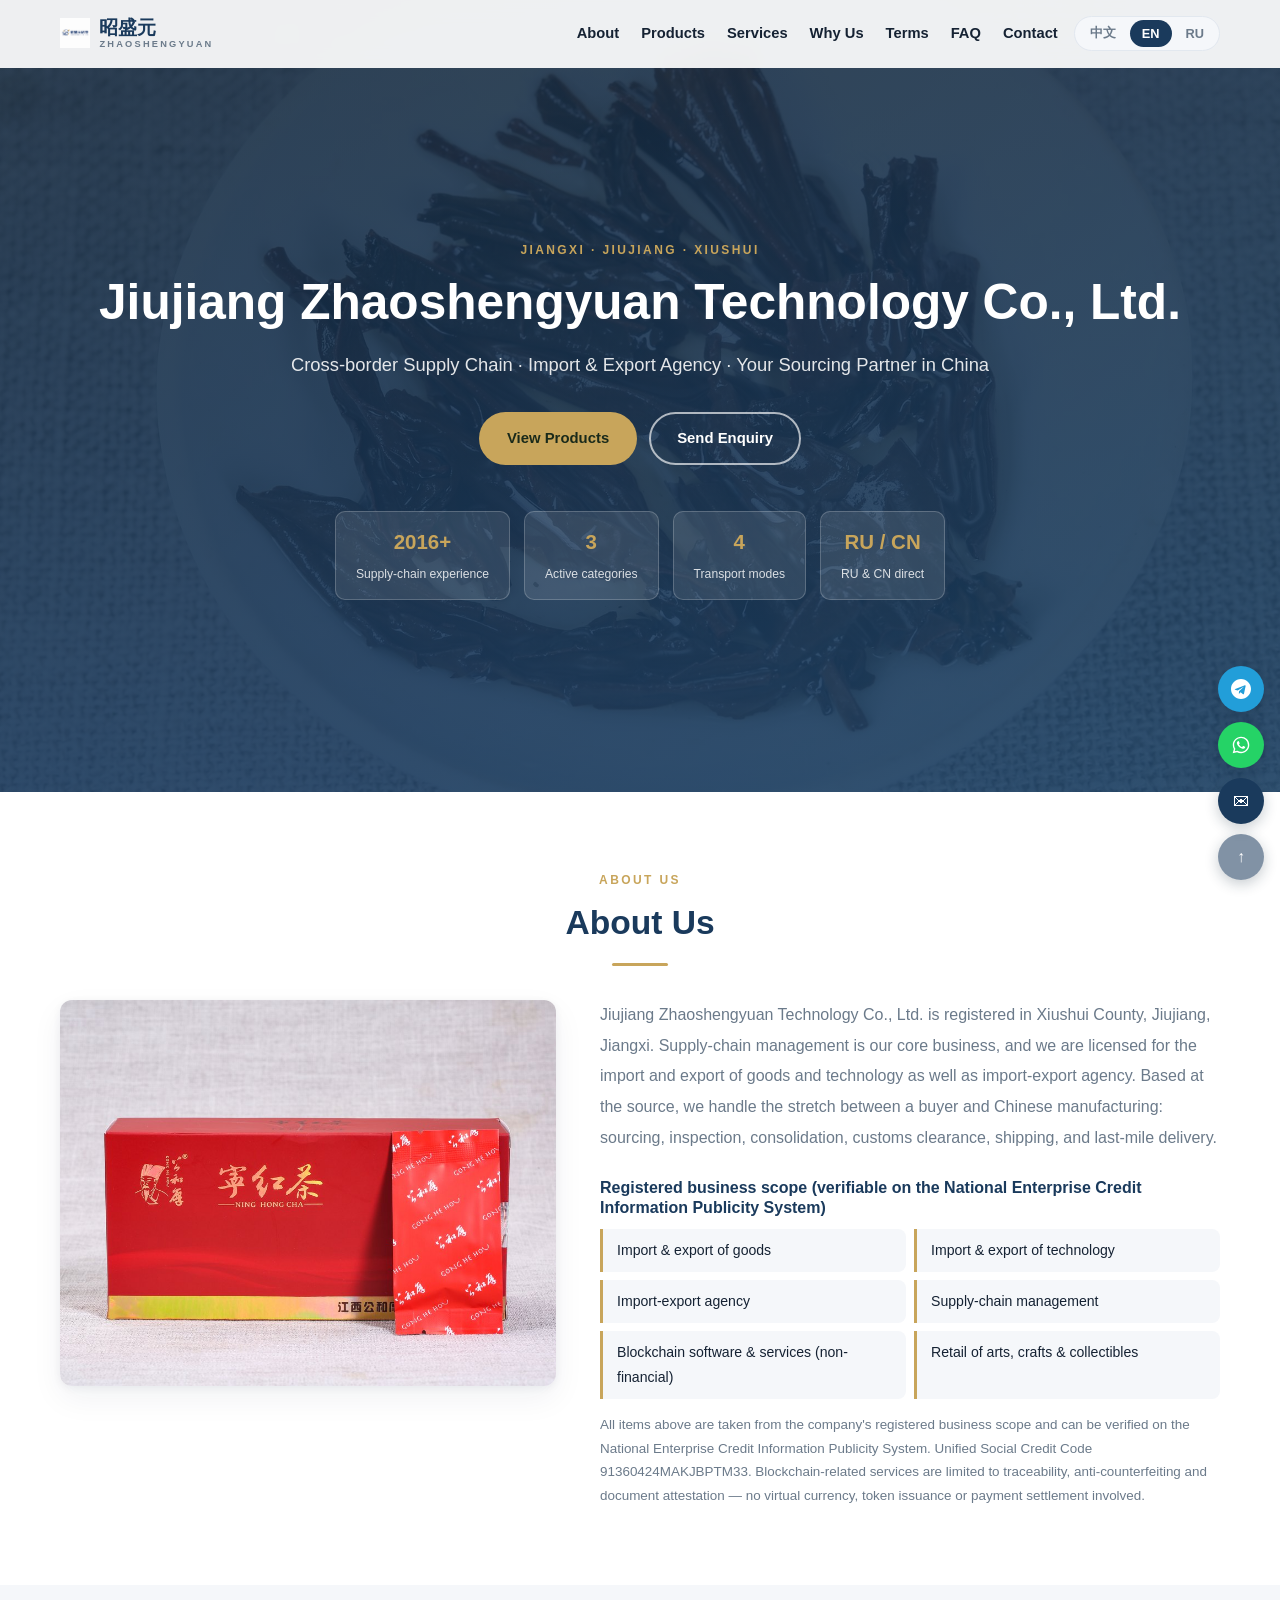
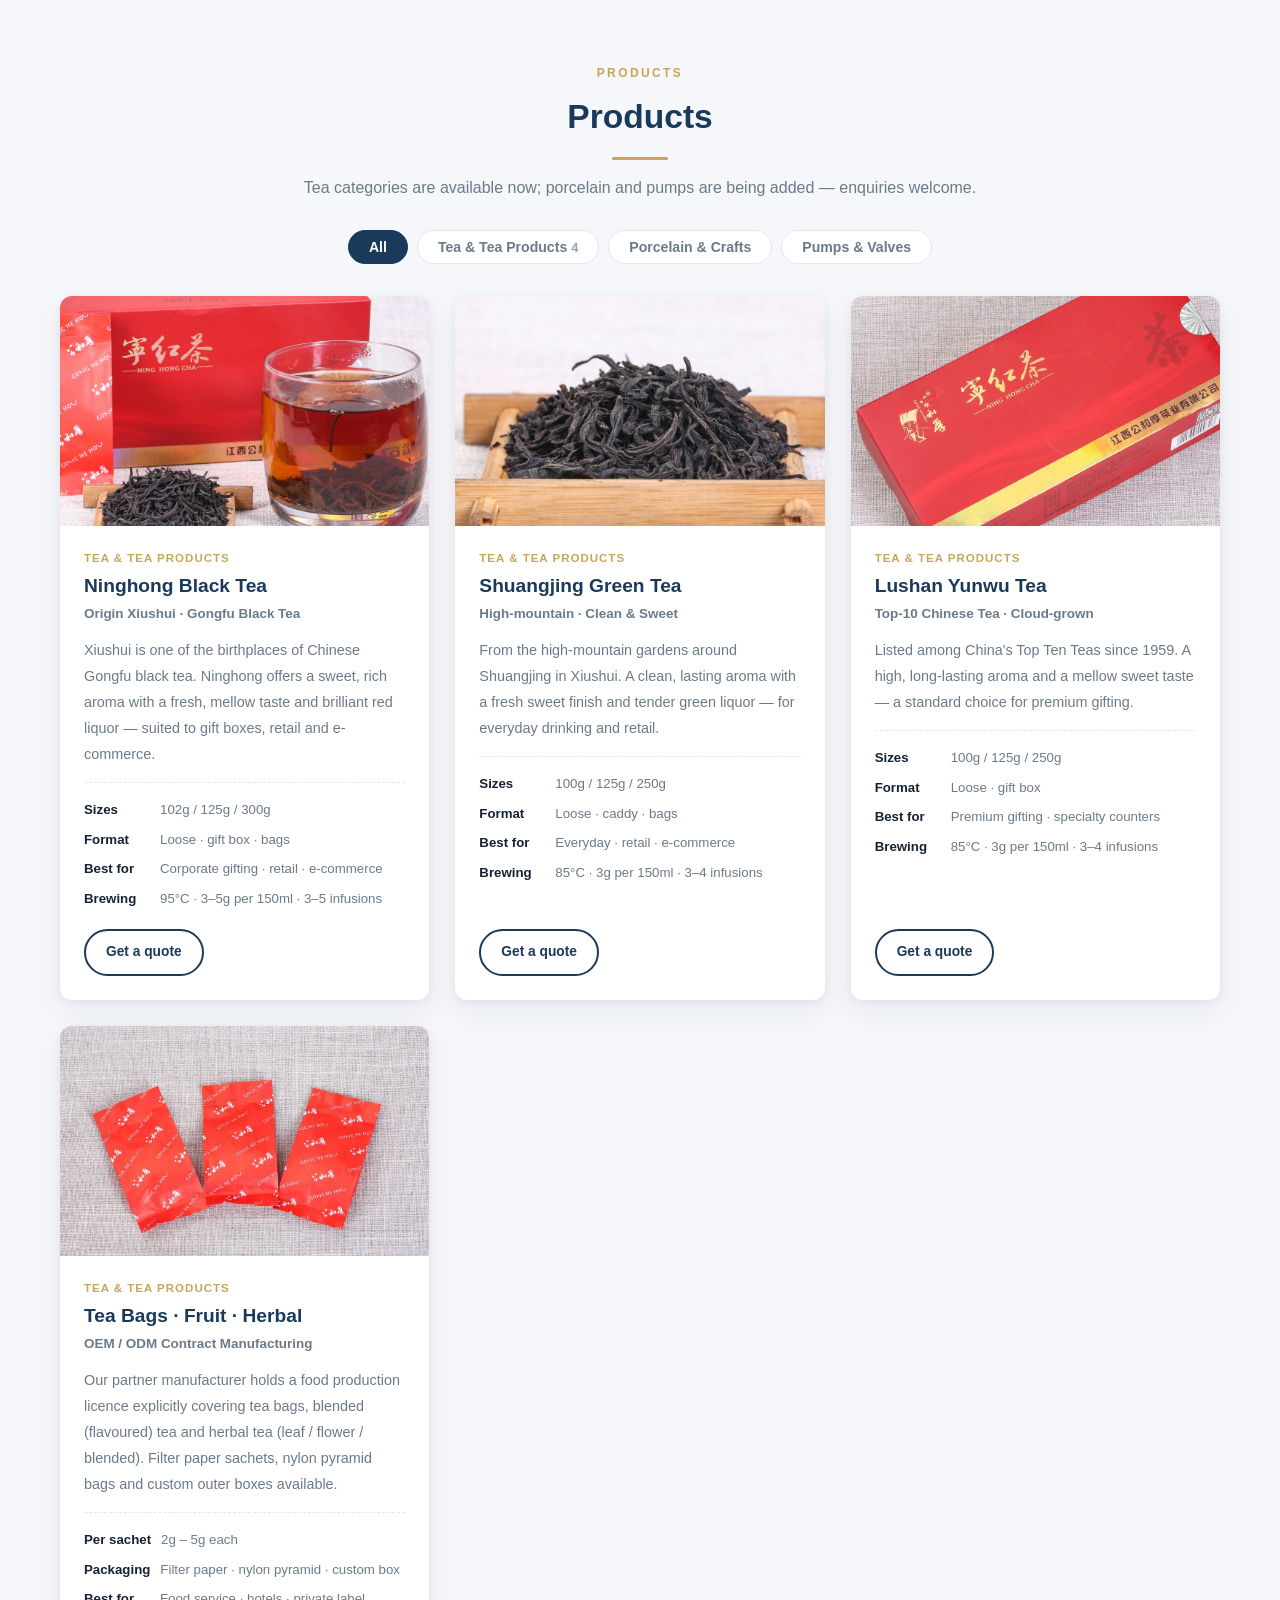
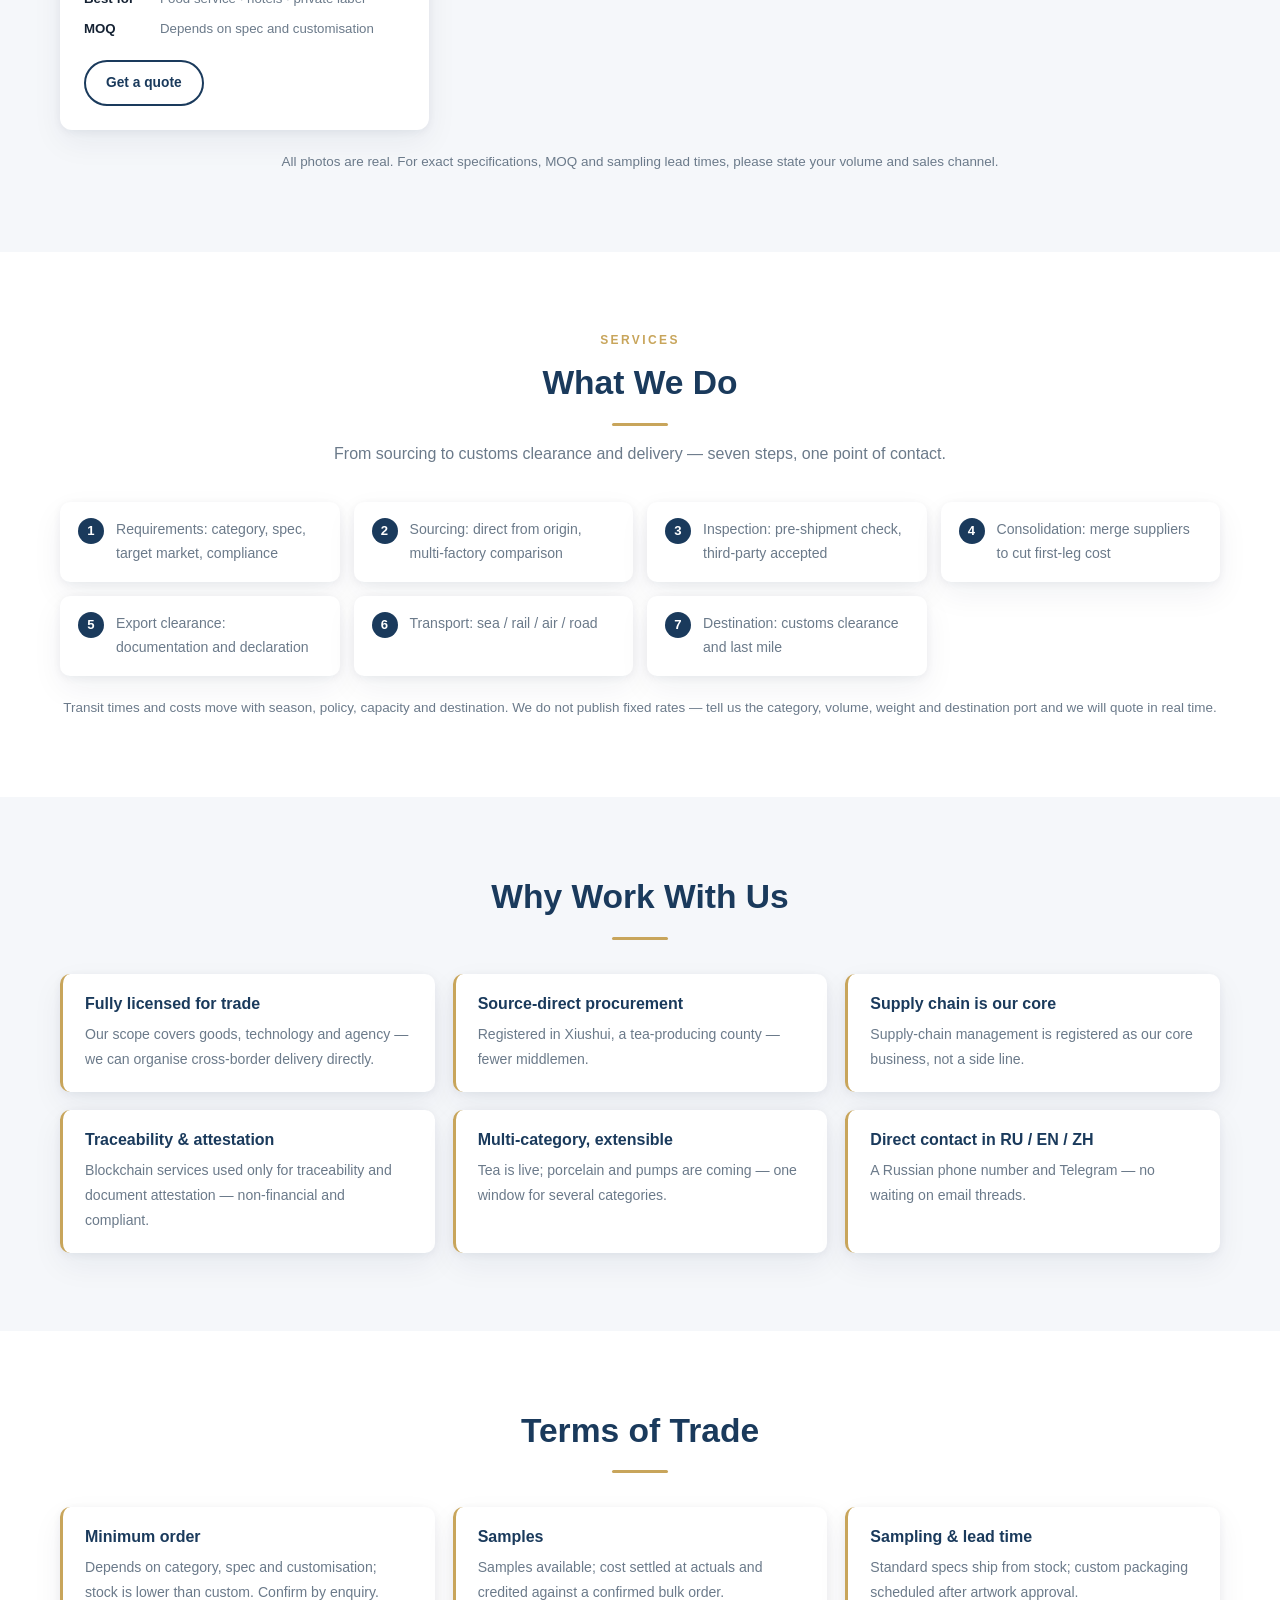
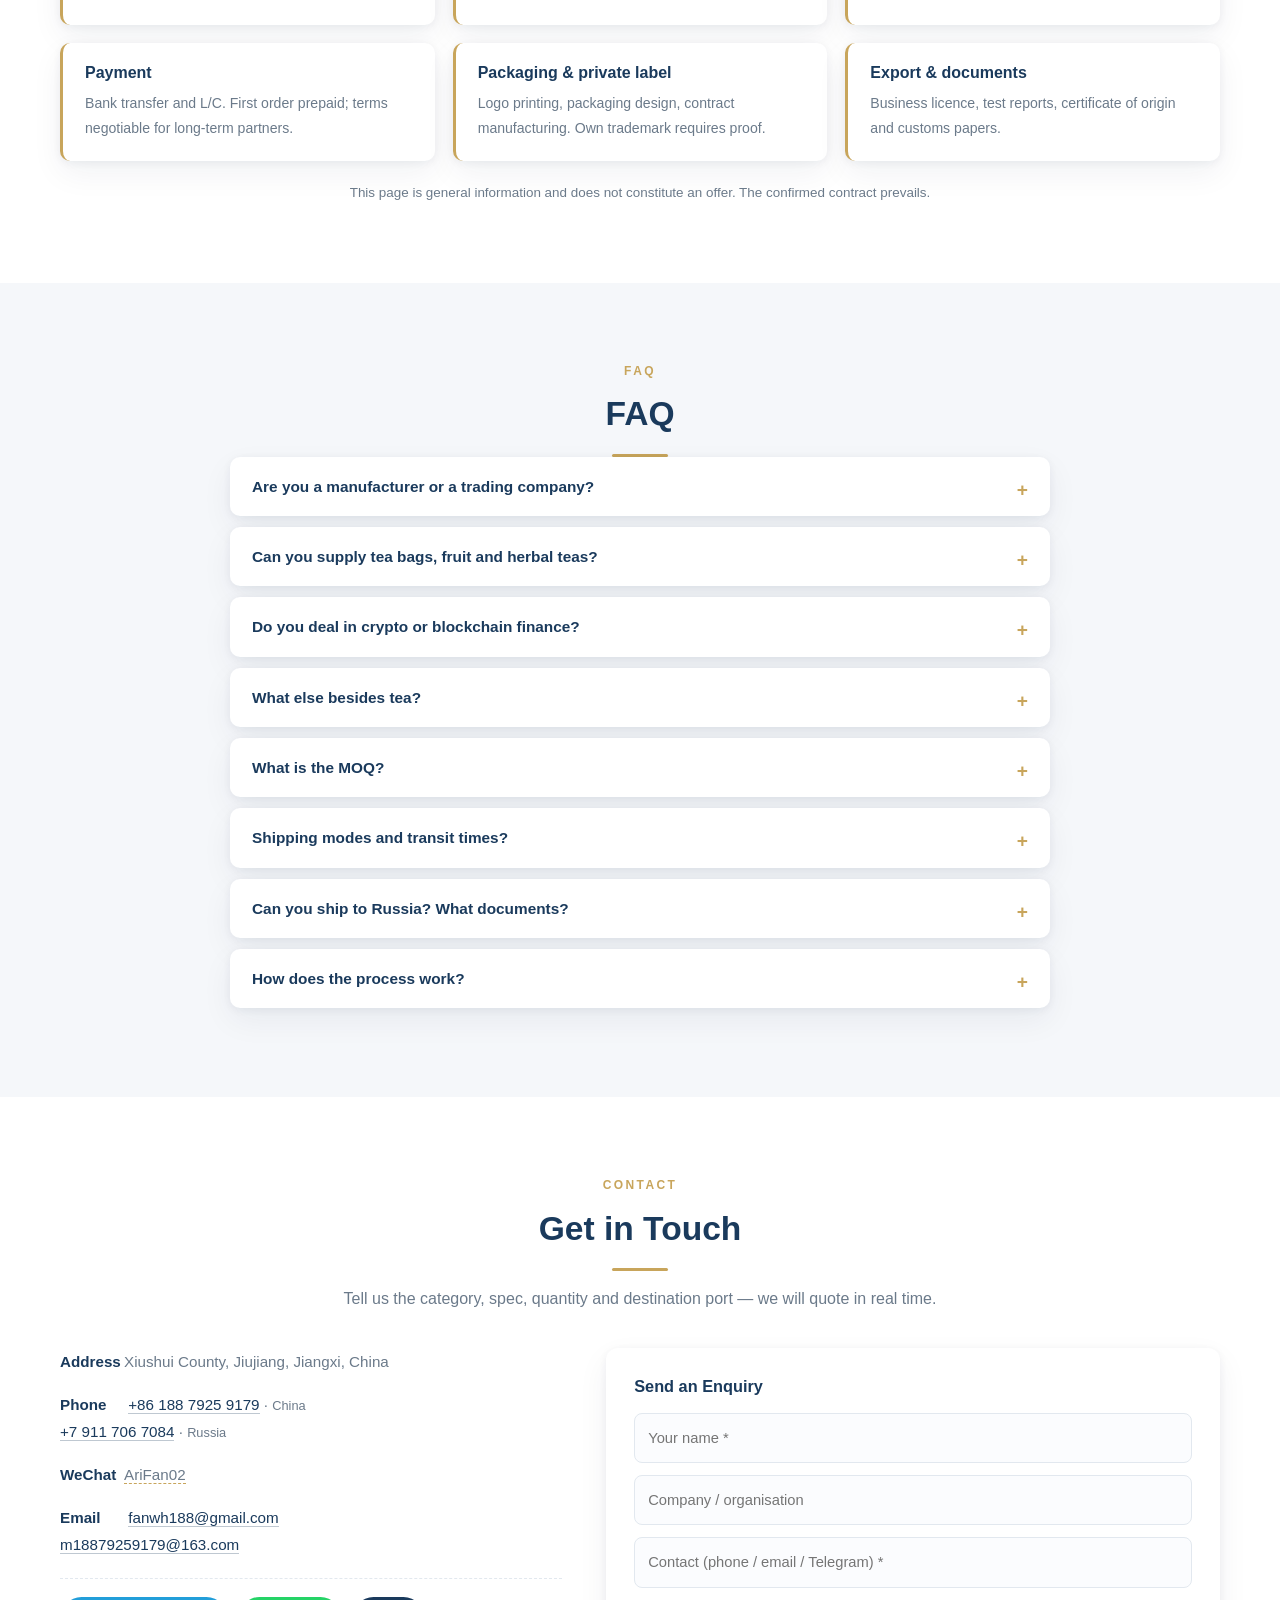
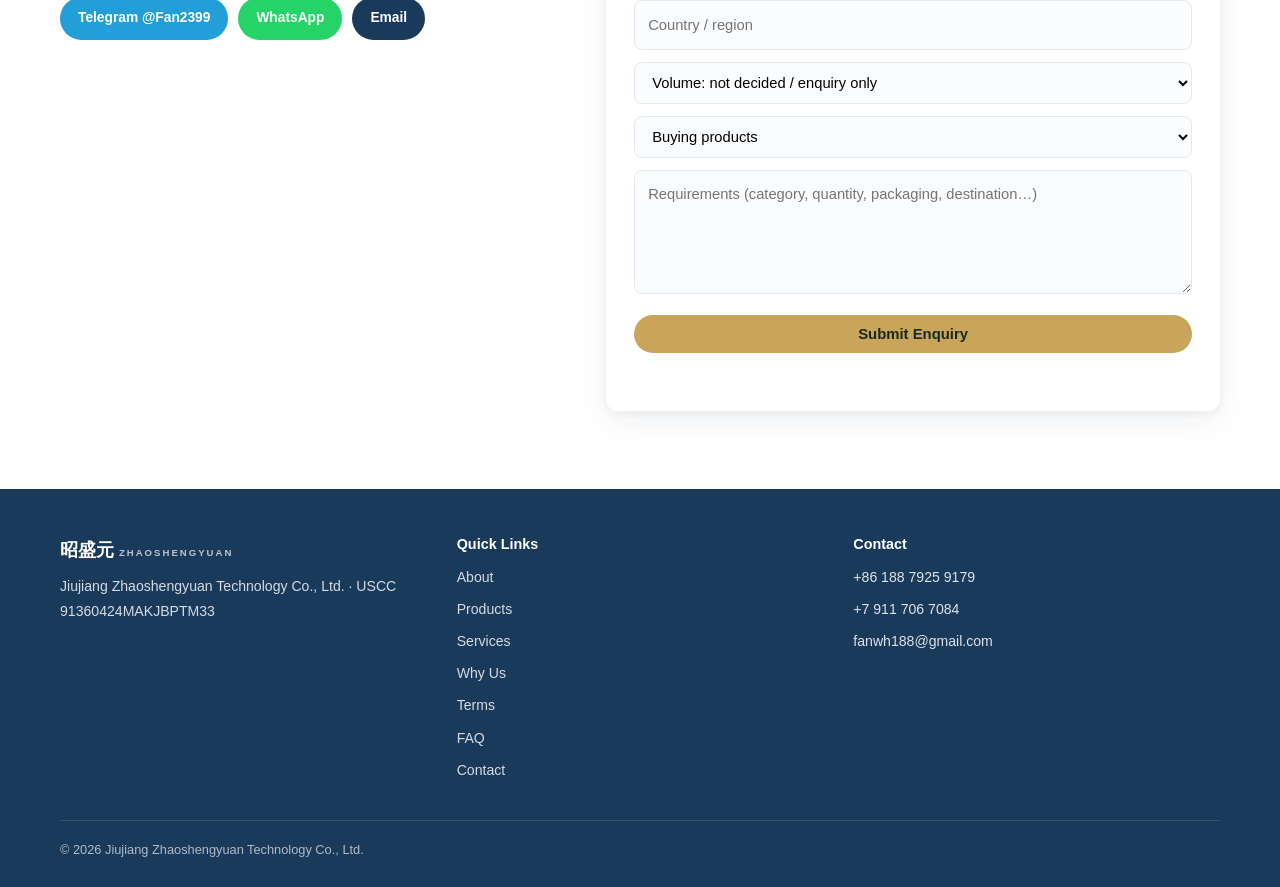
==== commit 6c0037b5: "1" ====
--- a/index.html
+++ b/index.html
@@ -1,226 +1,256 @@
 <!DOCTYPE html>
-<html lang="zh">
+<html lang="zh-CN">
 <head>
-    <meta charset="UTF-8">
-    <meta name="viewport" content="width=device-width, initial-scale=1.0">
-    <title data-i18n="title">公和厚茶业 - 中国茶叶B2B供应商</title>
-    <script src="https://identity.netlify.com/v1/netlify-identity-widget.js"></script>
-    <style>
-        :root { --primary: #2f5d3f; --gold: #c8a55b; --bg: #f8f9fa; --text-main: #212529; --text-light: #6c757d; --border: #dee2e6; }
-        * { margin: 0; padding: 0; box-sizing: border-box; }
-        body { font-family: 'Segoe UI', Tahoma, Geneva, Verdana, sans-serif; background-color: var(--bg); color: var(--text-main); line-height: 1.6; scroll-behavior: smooth; }
-        a { text-decoration: none; color: inherit; }
-        .container { max-width: 1200px; margin: 0 auto; padding: 0 20px; }
-        section { padding: 90px 0; }
-        .section-title { text-align: center; color: var(--primary); font-size: 2.2rem; margin-bottom: 50px; font-weight: 700; text-transform: uppercase; letter-spacing: 1px; }
-        
-        /* 导航栏 */
-        header.nav-header { position: fixed; top: 0; left: 0; width: 100%; background: rgba(255,255,255,0.95); backdrop-filter: blur(5px); border-bottom: 1px solid var(--border); z-index: 1000; height: 70px; box-shadow: 0 2px 10px rgba(0,0,0,0.05); }
-        .nav-inner { display: flex; justify-content: space-between; align-items: center; height: 100%; }
-        .logo { font-size: 1.5rem; font-weight: 800; color: var(--primary); }
-        .nav-links { display: flex; gap: 25px; }
-        .nav-links a { font-size: 0.95rem; font-weight: 600; color: var(--text-main); transition: color 0.3s; }
-        .nav-links a:hover { color: var(--gold); }
-        .lang-switch button { background: none; border: 1px solid var(--primary); color: var(--primary); padding: 4px 10px; cursor: pointer; border-radius: 4px; font-size: 0.85rem; margin-left: 5px; font-weight: 600; }
-        .lang-switch button.active { background: var(--primary); color: #fff; }
-
-        /* 首屏 Hero */
-        #hero { height: 80vh; display: flex; align-items: center; background-color: var(--primary); background-size: cover; background-position: center; position: relative; }
-        #hero::before { content: ''; position: absolute; top:0; left:0; right:0; bottom:0; background: linear-gradient(rgba(15,35,22,0.8), rgba(47,93,63,0.7)); z-index: 1; }
-        #hero .container { position: relative; z-index: 2; text-align: center; color: #fff; }
-        #hero h1 { font-size: 3.5rem; margin-bottom: 20px; color: var(--gold); font-weight: 800; }
-        #hero p { font-size: 1.3rem; max-width: 800px; margin: 0 auto 30px; opacity: 0.9; }
-        .btn-primary { display: inline-block; background: var(--gold); color: #fff; padding: 12px 30px; border-radius: 30px; font-weight: 700; text-transform: uppercase; transition: transform 0.3s; }
-        .btn-primary:hover { transform: translateY(-3px); box-shadow: 0 10px 20px rgba(0,0,0,0.2); }
-
-        /* 产品与卡片设计升级 */
-        .grid-3 { display: grid; grid-template-columns: repeat(auto-fit, minmax(320px, 1fr)); gap: 40px; }
-        .card { background: #fff; border-radius: 12px; overflow: hidden; box-shadow: 0 10px 30px rgba(0,0,0,0.08); transition: transform 0.3s; }
-        .card:hover { transform: translateY(-5px); }
-        .card-img-wrapper { height: 250px; background: #eee; overflow: hidden; }
-        .card-img-wrapper img { width: 100%; height: 100%; object-fit: cover; transition: transform 0.5s; }
-        .card:hover .card-img-wrapper img { transform: scale(1.05); }
-        .card-content { padding: 30px; }
-        .card-content h3 { color: var(--primary); font-size: 1.4rem; margin-bottom: 10px; }
-        .card-content .subtitle { color: var(--gold); font-size: 0.9rem; font-weight: 600; margin-bottom: 15px; display: block; }
-        .card-content p { color: var(--text-light); font-size: 0.95rem; margin-bottom: 20px; }
-        .btn-outline { display: block; text-align: center; border: 2px solid var(--primary); color: var(--primary); padding: 10px; border-radius: 6px; font-weight: 600; transition: all 0.3s; }
-        .btn-outline:hover { background: var(--primary); color: #fff; }
-
-        /* 表格与表单基础样式保留 */
-        .table-wrapper { width: 100%; background: #fff; border-radius: 12px; overflow: hidden; box-shadow: 0 10px 30px rgba(0,0,0,0.08); }
-        table { width: 100%; border-collapse: collapse; }
-        th, td { padding: 18px; text-align: left; border-bottom: 1px solid var(--border); }
-        th { background: var(--primary); color: #fff; font-weight: 600; }
-        .form-control { width: 100%; padding: 12px; border: 1px solid var(--border); border-radius: 6px; margin-bottom: 20px; }
-        textarea.form-control { min-height: 120px; }
-        .submit-btn { background: var(--primary); color: #fff; border: none; padding: 15px; width: 100%; border-radius: 6px; font-size: 1.1rem; font-weight: 600; cursor: pointer; }
-    </style>
+<meta charset="UTF-8">
+<meta name="viewport" content="width=device-width, initial-scale=1">
+<title id="pageTitle">九江昭盛元科技有限公司 | 跨境供应链 · 茶叶出口</title>
+<meta name="description" content="九江昭盛元科技有限公司：供应链管理服务、货物与技术进出口、进出口代理。茶叶产地直采，可选袋泡茶、果茶、花草茶与 OEM/ODM 贴牌代工。">
+<link rel="icon" href="assets/img/logo-zsy.png">
+<link rel="stylesheet" href="assets/css/style.css">
+
+<meta property="og:type" content="website">
+<meta property="og:site_name" content="九江昭盛元科技有限公司">
+<meta property="og:title" content="九江昭盛元科技有限公司 | 跨境供应链 · 茶叶出口">
+<meta property="og:description" content="进出口资质齐备，产地直采。茶叶、瓷器、机电泵阀，一个窗口对接。">
+<meta property="og:image" content="assets/img/hero-bg.jpg">
+<meta name="twitter:card" content="summary_large_image">
+<meta name="theme-color" content="#1a3a5c">
+
+<noscript><style>.reveal{opacity:1!important;transform:none!important}</style></noscript>
+
+<script type="application/ld+json">
+{
+  "@context":"https://schema.org","@type":"Organization",
+  "name":"九江昭盛元科技有限公司",
+  "alternateName":"Jiujiang Zhaoshengyuan Technology Co., Ltd.",
+  "description":"供应链管理服务；货物进出口、技术进出口、进出口代理。茶叶产地直采与出口交付。",
+  "address":{"@type":"PostalAddress","addressLocality":"修水县","addressRegion":"江西省","addressCountry":"CN"},
+  "contactPoint":[
+    {"@type":"ContactPoint","telephone":"+86-188-7925-9179","contactType":"sales","availableLanguage":["zh","en","ru"]},
+    {"@type":"ContactPoint","telephone":"+7-911-706-7084","contactType":"sales","areaServed":"RU","availableLanguage":["ru","en"]}
+  ],
+  "email":"fanwh188@gmail.com"
+}
+</script>
 </head>
 <body>
 
-    <header class="nav-header">
-        <div class="container nav-inner">
-            <div class="logo">公和厚</div>
-            <nav class="nav-links">
-                <a href="#about" data-i18n="nav_about">关于</a>
-                <a href="#products" data-i18n="nav_products">产品</a>
-                <a href="#specs" data-i18n="nav_spec">规格与代工</a>
-                <a href="#contact" data-i18n="nav_contact">联系询盘</a>
-            </nav>
-            <div class="lang-switch">
-                <button onclick="changeLang('zh')" id="btn-zh">中</button>
-                <button onclick="changeLang('en')" id="btn-en">EN</button>
-                <button onclick="changeLang('ru')" id="btn-ru">RU</button>
-            </div>
-        </div>
-    </header>
-
-    <section id="hero">
-        <div class="container">
-            <h1 id="hero-title">江西公和厚茶业有限公司</h1>
-            <p id="hero-sub">源头直供 · 专业代工 · 真实可信的中国茶叶B2B合作伙伴</p>
-            <a href="#contact" class="btn-primary" data-i18n="hero_btn">发送询盘 Request a Quote</a>
-        </div>
-    </section>
-
-    <section id="about" class="container">
-        <h2 class="section-title" data-i18n="about_title">关于工厂 About Us</h2>
-        <div style="display: flex; gap: 40px; flex-wrap: wrap; align-items: center;">
-            <div style="flex: 1; min-width: 300px;">
-                <p id="about-desc" style="font-size: 1.1rem; color: var(--text-light); margin-bottom: 20px;">数据加载中...</p>
-                <p style="font-weight: 600; color: var(--primary);">✔ 8730 亩高山自有茶园<br>✔ SC11436042410016 生产许可<br>✔ 支持 OEM/ODM 全链路代工</p>
-            </div>
-            <div style="flex: 1; min-width: 300px; text-align: center;">
-                <img id="about-img" src="" style="width: 100%; border-radius: 12px; box-shadow: 0 10px 30px rgba(0,0,0,0.1); display: none;">
-            </div>
-        </div>
-    </section>
-
-    <!-- 核心升级：现代化的 B2B 产品展示目录 -->
-    <section id="products" style="background:#fff;">
-        <div class="container">
-            <h2 class="section-title" data-i18n="prod_title">核心出口产品 Core Products</h2>
-            <div class="grid-3">
-                <!-- 产品 1 -->
-                <div class="card">
-                    <div class="card-img-wrapper"><img id="p1-img" src="https://via.placeholder.com/400x300?text=Upload+Image+in+Admin" alt="Ninghong Tea"></div>
-                    <div class="card-content">
-                        <h3 data-i18n="p1_name">宁红茶 Ninghong Black Tea</h3>
-                        <span class="subtitle" data-i18n="p1_sub">中华老字号 · 特金奖</span>
-                        <p data-i18n="p1_desc">香气甜香馥郁，滋味鲜嫩浓醇。适合高端礼盒与商务定制。</p>
-                        <a href="#contact" class="btn-outline" data-i18n="btn_inquire">获取报价 / Get Quote</a>
-                    </div>
-                </div>
-                <!-- 产品 2 -->
-                <div class="card">
-                    <div class="card-img-wrapper"><img id="p2-img" src="https://via.placeholder.com/400x300?text=Upload+Image+in+Admin" alt="Shuangjing Green Tea"></div>
-                    <div class="card-content">
-                        <h3 data-i18n="p2_name">双井绿茶 Shuangjing Green Tea</h3>
-                        <span class="subtitle" data-i18n="p2_sub">草茶第一</span>
-                        <p data-i18n="p2_desc">清香持久，鲜爽回甘。支持散茶与各种包装规格定制出口。</p>
-                        <a href="#contact" class="btn-outline" data-i18n="btn_inquire">获取报价 / Get Quote</a>
-                    </div>
-                </div>
-                <!-- 产品 3 -->
-                <div class="card">
-                    <div class="card-img-wrapper"><img id="p3-img" src="https://via.placeholder.com/400x300?text=Upload+Image+in+Admin" alt="Lushan Yunwu Tea"></div>
-                    <div class="card-content">
-                        <h3 data-i18n="p3_name">庐山云雾茶 Lushan Yunwu</h3>
-                        <span class="subtitle" data-i18n="p3_sub">中国十大名茶</span>
-                        <p data-i18n="p3_desc">香凛持久，醇厚味甘。出口俄罗斯等欧洲市场热门选择。</p>
-                        <a href="#contact" class="btn-outline" data-i18n="btn_inquire">获取报价 / Get Quote</a>
-                    </div>
-                </div>
-            </div>
-        </div>
-    </section>
-
-    <!-- 简化版询盘区 -->
-    <section id="contact" class="container">
-        <h2 class="section-title" data-i18n="ct_title">联系我们 Contact Us</h2>
-        <div style="display: grid; grid-template-columns: repeat(auto-fit, minmax(320px, 1fr)); gap: 40px;">
-            <form id="inquiry-form" style="background: #fff; padding: 40px; border-radius: 12px; box-shadow: 0 10px 30px rgba(0,0,0,0.05);">
-                <h3 style="margin-bottom: 20px; color: var(--primary);" data-i18n="f_title">发送询盘 Send Inquiry</h3>
-                <input type="text" name="name" class="form-control" placeholder="姓名 Name *" required>
-                <input type="text" name="contact" class="form-control" placeholder="联系方式 Email / WhatsApp *" required>
-                <textarea name="msg" class="form-control" placeholder="留言 Message (如：采购量、OEM需求等)"></textarea>
-                <button type="submit" class="submit-btn" data-i18n="f_submit">提交 Submit</button>
-            </form>
-            <div style="padding: 40px;">
-                <h3 style="margin-bottom: 20px; color: var(--primary);">Direct Contact</h3>
-                <p style="font-size: 1.1rem; line-height: 2;">
-                    <strong>Email:</strong> <a href="mailto:fanwh188@gmail.com">fanwh188@gmail.com</a><br>
-                    <strong>Phone:</strong> +86 188 7925 9179<br>
-                </p>
-                <div style="margin-top: 30px; display: flex; gap: 15px;">
-                    <a href="https://t.me/Fan2399" target="_blank" class="btn-outline">Telegram</a>
-                    <a href="https://wa.me/79117067084" target="_blank" class="btn-outline">WhatsApp</a>
-                </div>
-            </div>
-        </div>
-    </section>
-
-    <script>
-        let currentLang = localStorage.getItem('gonghehou_lang') || 'zh';
-        
-        const I18N = {
-            zh: { nav_about: "关于", nav_products: "产品", nav_spec: "OEM代工", nav_contact: "联系", hero_btn: "发送询盘", about_title: "关于工厂", prod_title: "核心出口产品", p1_name: "宁红茶", p1_sub: "中华老字号", p1_desc: "香气甜香馥郁，适合高端礼盒与商务定制。", p2_name: "双井绿茶", p2_sub: "高山有机", p2_desc: "支持散茶与各种包装规格定制出口。", p3_name: "庐山云雾茶", p3_sub: "中国十大名茶", p3_desc: "出口市场热门选择。", btn_inquire: "获取报价", ct_title: "联系我们", f_title: "发送询盘", f_submit: "提交询盘" },
-            en: { nav_about: "About", nav_products: "Products", nav_spec: "OEM/ODM", nav_contact: "Contact", hero_btn: "Request a Quote", about_title: "About Factory", prod_title: "Core Export Products", p1_name: "Ninghong Black Tea", p1_sub: "Time-Honored", p1_desc: "Sweet floral aroma. Perfect for business gifts.", p2_name: "Shuangjing Green Tea", p2_sub: "High Mountain Organic", p2_desc: "Available for bulk and OEM packaging.", p3_name: "Lushan Yunwu Tea", p3_sub: "Top 10 Chinese Tea", p3_desc: "Popular choice for Russian and EU markets.", btn_inquire: "Get Quote", ct_title: "Contact Us", f_title: "Send Inquiry", f_submit: "Submit" },
-            ru: { nav_about: "О нас", nav_products: "Продукты", nav_spec: "OEM/ODM", nav_contact: "Контакты", hero_btn: "Получить цитату", about_title: "О Заводе", prod_title: "Основные продукты", p1_name: "Черный чай Нинхун", p1_sub: "Исторический бренд", p1_desc: "Идеально для бизнеса.", p2_name: "Зеленый чай Шуанцзин", p2_sub: "Органический", p2_desc: "Доступно для OEM упаковки.", p3_name: "Чай Лушань Юньу", p3_sub: "Топ-10 Китая", p3_desc: "Популярно на рынке РФ.", btn_inquire: "Цена", ct_title: "Связаться", f_title: "Отправить запрос", f_submit: "Отправить" }
-        };
-
-        let cmsGlobalData = null;
-
-        async function initSite() {
-            try {
-                const res = await fetch('data/content.json');
-                cmsGlobalData = await res.json();
-                renderI18n(); // 渲染文字
-                
-                // 渲染所有后台上传的图片
-                if(cmsGlobalData.hero_img) document.getElementById('hero').style.backgroundImage = `url(${cmsGlobalData.hero_img})`;
-                if(cmsGlobalData.about_img) {
-                    document.getElementById('about-img').src = cmsGlobalData.about_img;
-                    document.getElementById('about-img').style.display = 'block';
-                }
-                if(cmsGlobalData.p1_img) document.getElementById('p1-img').src = cmsGlobalData.p1_img;
-                if(cmsGlobalData.p2_img) document.getElementById('p2-img').src = cmsGlobalData.p2_img;
-                if(cmsGlobalData.p3_img) document.getElementById('p3-img').src = cmsGlobalData.p3_img;
-
-            } catch (err) { console.error("数据加载中...", err); }
-        }
-
-        function renderI18n() {
-            document.documentElement.lang = currentLang;
-            
-            // 渲染固定词汇
-            document.querySelectorAll('[data-i18n]').forEach(el => {
-                const key = el.getAttribute('data-i18n');
-                if (I18N[currentLang][key]) el.innerHTML = I18N[currentLang][key];
-            });
-
-            // 渲染 CMS 后台填写的长文本
-            if (cmsGlobalData) {
-                if(cmsGlobalData.hero_titles && cmsGlobalData.hero_titles[currentLang]) 
-                    document.getElementById('hero-title').innerText = cmsGlobalData.hero_titles[currentLang];
-                if(cmsGlobalData.hero_subs && cmsGlobalData.hero_subs[currentLang]) 
-                    document.getElementById('hero-sub').innerText = cmsGlobalData.hero_subs[currentLang];
-                if(cmsGlobalData.about_descs && cmsGlobalData.about_descs[currentLang]) 
-                    document.getElementById('about-desc').innerText = cmsGlobalData.about_descs[currentLang];
-            }
-
-            document.querySelectorAll('.lang-switch button').forEach(b => b.classList.remove('active'));
-            document.getElementById(`btn-${currentLang}`).classList.add('active');
-        }
-
-        function changeLang(lang) {
-            currentLang = lang;
-            localStorage.setItem('gonghehou_lang', lang);
-            renderI18n();
-        }
-
-        window.addEventListener('DOMContentLoaded', initSite);
-    </script>
+<!-- ================= 导航 ================= -->
+<header class="topbar" id="topbar">
+  <div class="container">
+    <a class="brand" href="#home">
+      <img src="assets/img/logo-zsy.png" alt="ZSY" onerror="this.style.display='none'">
+      <span class="txt">昭盛元<small>ZHAOSHENGYUAN</small></span>
+    </a>
+    <nav class="navlinks" id="navlinks">
+      <a href="#about"      data-i18n="nav.about"></a>
+      <a href="#products"   data-i18n="nav.products"></a>
+      <a href="#capability" data-i18n="nav.capability"></a>
+      <a href="#why"        data-i18n="nav.why"></a>
+      <a href="#terms"      data-i18n="nav.terms"></a>
+      <a href="#faq"        data-i18n="nav.faq"></a>
+      <a href="#contact"    data-i18n="nav.contact"></a>
+    </nav>
+    <div class="right">
+      <div class="langswitch" id="langswitch">
+        <button type="button" data-lang="zh">中文</button>
+        <button type="button" data-lang="en">EN</button>
+        <button type="button" data-lang="ru">RU</button>
+      </div>
+      <button class="navtoggle" id="navtoggle" aria-label="Menu">☰</button>
+    </div>
+  </div>
+</header>
+
+<!-- ================= 首屏 ================= -->
+<section id="home" class="hero">
+  <div class="hero-bg" id="heroBg"></div>
+  <div class="container hero-inner">
+    <p class="eyebrow" data-i18n="hero.eyebrow"></p>
+    <h1 id="heroTitle"></h1>
+    <p class="lead" id="heroSub"></p>
+    <div class="hero-cta">
+      <a class="btn primary" href="#products" data-i18n="hero.cta1"></a>
+      <a class="btn ghost" href="#contact" data-i18n="hero.cta2"></a>
+    </div>
+    <ul class="hero-facts">
+      <li><b>2016+</b><span data-i18n="hero.f1"></span></li>
+      <li><b>3</b><span data-i18n="hero.f2"></span></li>
+      <li><b>4</b><span data-i18n="hero.f3"></span></li>
+      <li><b>RU / CN</b><span data-i18n="hero.f4"></span></li>
+    </ul>
+  </div>
+</section>
+
+<!-- ================= 关于 ================= -->
+<section id="about">
+  <div class="container wrap-center">
+    <p class="eyebrow" data-i18n="about.label"></p>
+    <h2 class="title" id="aboutTitle"></h2>
+    <div class="divider"></div>
+  </div>
+  <div class="container aboutgrid">
+    <div class="about-img"><img id="aboutImg" src="" alt="About" style="display:none"></div>
+    <div>
+      <p class="about-desc" id="aboutDesc"></p>
+      <h4 class="sub-h" data-i18n="about.qualTitle"></h4>
+      <ul class="qual-list" id="qualList"></ul>
+      <p class="note" id="qualNote"></p>
+    </div>
+  </div>
+</section>
+
+<!-- ================= 产品中心（后台增删改查） ================= -->
+<section id="products" class="alt">
+  <div class="container wrap-center">
+    <p class="eyebrow" data-i18n="prod.label"></p>
+    <h2 class="title" data-i18n="prod.title"></h2>
+    <div class="divider"></div>
+    <p class="lead" data-i18n="prod.lead"></p>
+  </div>
+  <div class="container">
+    <div class="catfilter" id="catFilter"></div>
+    <div class="prodgrid" id="prodGrid"></div>
+    <div class="empty-note" id="prodEmpty" style="display:none"></div>
+    <p class="note" data-i18n="prod.note"></p>
+  </div>
+</section>
+
+<!-- ================= 能力 ================= -->
+<section id="capability">
+  <div class="container wrap-center">
+    <p class="eyebrow" data-i18n="cap.label"></p>
+    <h2 class="title" id="capTitle"></h2>
+    <div class="divider"></div>
+    <p class="lead" id="capLead"></p>
+  </div>
+  <div class="container">
+    <ol class="steps" id="capList"></ol>
+    <p class="note" id="capNote"></p>
+  </div>
+</section>
+
+<!-- ================= 为什么选择我们 ================= -->
+<section id="why" class="alt">
+  <div class="container wrap-center">
+    <h2 class="title" id="whyTitle"></h2>
+    <div class="divider"></div>
+  </div>
+  <div class="container grid-2" id="whyGrid"></div>
+</section>
+
+<!-- ================= 合作条款 ================= -->
+<section id="terms">
+  <div class="container wrap-center">
+    <h2 class="title" id="termTitle"></h2>
+    <div class="divider"></div>
+  </div>
+  <div class="container grid-2" id="termGrid"></div>
+  <div class="container"><p class="note" id="termNote"></p></div>
+</section>
+
+<!-- ================= FAQ ================= -->
+<section id="faq" class="alt">
+  <div class="container wrap-center">
+    <p class="eyebrow" data-i18n="faq.label"></p>
+    <h2 class="title" data-i18n="faq.title"></h2>
+    <div class="divider"></div>
+  </div>
+  <div class="container faqwrap" id="faqList"></div>
+</section>
+
+<!-- ================= 联系 ================= -->
+<section id="contact">
+  <div class="container wrap-center">
+    <p class="eyebrow" data-i18n="contact.label"></p>
+    <h2 class="title" data-i18n="contact.title"></h2>
+    <div class="divider"></div>
+    <p class="lead" data-i18n="contact.lead"></p>
+  </div>
+  <div class="container contactgrid">
+    <ul class="info-list">
+      <li><b data-i18n="contact.addr"></b><span id="cAddr"></span></li>
+      <li><b data-i18n="contact.phone"></b>
+        <span class="clickable">
+          <a id="cTelCn" href="tel:+8618879259179"></a> · <span class="tagline" data-i18n="contact.cn"></span><br>
+          <a id="cTelRu" href="tel:+79117067084"></a> · <span class="tagline" data-i18n="contact.ru"></span>
+        </span>
+      </li>
+      <li><b data-i18n="contact.wx"></b><span><span class="wxcopy" id="wxCopy" title="点击复制"></span></span></li>
+      <li><b data-i18n="contact.mail"></b>
+        <span class="clickable">
+          <a id="cMail1" href="mailto:fanwh188@gmail.com"></a><br>
+          <a id="cMail2" href="mailto:m18879259179@163.com"></a>
+        </span>
+      </li>
+      <li class="quickrow">
+        <a class="qbtn tg" href="https://t.me/Fan2399" target="_blank" rel="noopener">Telegram @Fan2399</a>
+        <a class="qbtn wa" href="https://wa.me/79117067084" target="_blank" rel="noopener">WhatsApp</a>
+        <a class="qbtn em" href="mailto:fanwh188@gmail.com">Email</a>
+      </li>
+    </ul>
+
+    <form id="contactForm" class="cform">
+      <h4 data-i18n="contact.formTitle"></h4>
+      <input name="name"    data-i18n-ph="contact.fName"    required>
+      <input name="company" data-i18n-ph="contact.fCompany">
+      <input name="contact" data-i18n-ph="contact.fContact"  required>
+      <input name="country" data-i18n-ph="contact.fCountry">
+      <select name="qty">
+        <option data-i18n="contact.q1"></option>
+        <option data-i18n="contact.q2"></option>
+        <option data-i18n="contact.q3"></option>
+        <option data-i18n="contact.q4"></option>
+        <option data-i18n="contact.q5"></option>
+      </select>
+      <select name="type">
+        <option data-i18n="contact.t1"></option>
+        <option data-i18n="contact.t2"></option>
+        <option data-i18n="contact.t3"></option>
+        <option data-i18n="contact.t4"></option>
+        <option data-i18n="contact.t5"></option>
+      </select>
+      <textarea name="msg" rows="4" data-i18n-ph="contact.fMsg"></textarea>
+      <button type="submit" class="btn primary" data-i18n="contact.btn"></button>
+      <p class="formmsg" id="formmsg"></p>
+    </form>
+  </div>
+</section>
+
+<footer>
+  <div class="container">
+    <div class="fgrid">
+      <div>
+        <div class="fbrand">昭盛元 <small>ZHAOSHENGYUAN</small></div>
+        <p id="footerNote"></p>
+      </div>
+      <div>
+        <h5 data-i18n="footer.links"></h5>
+        <ul id="footerLinks"></ul>
+      </div>
+      <div>
+        <h5 data-i18n="footer.contact"></h5>
+        <ul class="foot-contact" id="footContact"></ul>
+      </div>
+    </div>
+    <div class="fbottom">
+      <span id="footerCopy"></span>
+    </div>
+  </div>
+</footer>
+
+<div class="floatbar">
+  <a class="fb-tg" href="https://t.me/Fan2399" target="_blank" rel="noopener" title="Telegram @Fan2399" aria-label="Telegram">
+    <svg viewBox="0 0 24 24" width="20" height="20" fill="currentColor"><path d="M12 0C5.37 0 0 5.37 0 12s5.37 12 12 12 12-5.37 12-12S18.63 0 12 0zm5.56 8.34l-1.98 9.36c-.15.66-.54.82-1.09.51l-3.01-2.22-1.45 1.4c-.16.16-.3.3-.61.3l.21-3.04 5.55-5.02c.24-.21-.05-.33-.37-.12l-6.86 4.32-2.96-.92c-.64-.2-.66-.64.14-.95l11.55-4.45c.54-.2 1.01.13.83.83z"/></svg>
+  </a>
+  <a class="fb-wa" href="https://wa.me/79117067084" target="_blank" rel="noopener" title="WhatsApp" aria-label="WhatsApp">
+    <svg viewBox="0 0 24 24" width="20" height="20" fill="currentColor"><path d="M12.04 2C6.58 2 2.13 6.45 2.13 11.91c0 1.75.46 3.45 1.32 4.95L2 22l5.25-1.38c1.45.79 3.08 1.21 4.79 1.21 5.46 0 9.91-4.45 9.91-9.91 0-2.65-1.03-5.14-2.9-7.01A9.816 9.816 0 0012.04 2zm0 18.15c-1.48 0-2.93-.4-4.2-1.15l-.3-.18-3.12.82.83-3.04-.2-.31a8.264 8.264 0 01-1.26-4.38c0-4.54 3.7-8.23 8.25-8.23 2.2 0 4.27.86 5.82 2.42a8.183 8.183 0 012.41 5.83c0 4.54-3.7 8.22-8.23 8.22zm4.52-6.16c-.25-.12-1.47-.72-1.69-.81-.23-.08-.39-.12-.56.13-.16.24-.64.81-.78.97-.14.17-.29.19-.54.06-.25-.12-1.05-.39-2-1.23-.74-.66-1.24-1.47-1.38-1.72-.15-.25-.02-.38.11-.5.11-.11.25-.29.37-.43.13-.15.17-.25.25-.41.08-.17.04-.31-.02-.44-.06-.12-.56-1.34-.76-1.84-.2-.48-.4-.42-.56-.42h-.48c-.16 0-.43.06-.65.31-.23.25-.86.84-.86 2.05s.88 2.38 1 2.54c.12.17 1.74 2.66 4.22 3.73.59.25 1.05.4 1.41.52.59.19 1.13.16 1.56.1.47-.07 1.47-.6 1.67-1.18.21-.58.21-1.07.15-1.18-.06-.1-.23-.16-.48-.29z"/></svg>
+  </a>
+  <a class="fb-mail" href="mailto:fanwh188@gmail.com" title="Email" aria-label="Email">✉</a>
+  <a class="fb-top" href="#home" title="Top" aria-label="Top">↑</a>
+</div>
+
+<script src="assets/js/i18n.js"></script>
+<script src="assets/js/main.js"></script>
 </body>
-</html>+</html>
--- a/assets/css/style.css
+++ b/assets/css/style.css
@@ -0,0 +1,235 @@
+/* ============================================================
+   九江昭盛元科技有限公司 · 样式
+   主色 深蓝 #1a3a5c · 辅色 金 #c8a55b
+   ============================================================ */
+:root{
+  --brand:#1a3a5c; --brand2:#245a7a; --gold:#c8a55b; --gold2:#d8b76b;
+  --ink:#152233; --muted:#6b7a8a; --line:#e2e8ef; --bg:#fff; --bg2:#f5f7fa;
+  --ok:#2f8f5b; --bad:#c0392b;
+  --r:12px; --sh:0 2px 8px rgba(20,40,60,.06), 0 12px 32px rgba(20,40,60,.06);
+}
+*{box-sizing:border-box}
+html{scroll-behavior:smooth; scroll-padding-top:72px}
+body{margin:0;background:var(--bg);color:var(--ink);
+  font:15px/1.78 -apple-system,BlinkMacSystemFont,"Segoe UI","PingFang SC","Hiragino Sans GB","Microsoft YaHei","WenQuanYi Micro Hei",sans-serif;
+  -webkit-font-smoothing:antialiased}
+img{max-width:100%;display:block}
+a{color:inherit;text-decoration:none}
+h1,h2,h3,h4,h5{margin:0;line-height:1.3;font-weight:700}
+p{margin:0}
+ul,ol{margin:0;padding:0;list-style:none}
+:focus-visible{outline:2px solid var(--gold);outline-offset:2px}
+
+.container{width:100%;max-width:1200px;margin:0 auto;padding:0 20px}
+section{padding:78px 0}
+section.alt{background:var(--bg2)}
+.wrap-center{text-align:center;max-width:820px}
+.divider{width:56px;height:3px;background:var(--gold);margin:18px auto 0;border-radius:2px}
+.eyebrow{font-size:12px;letter-spacing:2.4px;text-transform:uppercase;color:var(--gold);font-weight:700;margin-bottom:10px}
+.title{font-size:clamp(1.5rem,3.4vw,2.1rem);color:var(--brand)}
+.lead{color:var(--muted);margin-top:14px;font-size:1rem}
+.note{font-size:.84rem;color:var(--muted);text-align:center;margin-top:20px;line-height:1.75}
+.sub-h{margin:24px 0 10px;font-size:1rem;color:var(--brand)}
+
+.btn{display:inline-block;padding:11px 26px;border-radius:999px;font-weight:700;font-size:.93rem;
+  transition:.22s;border:2px solid transparent;text-align:center}
+.btn.primary{background:var(--gold);color:#1a2a1a}
+.btn.primary:hover{background:var(--gold2);transform:translateY(-2px);box-shadow:0 8px 18px rgba(200,165,91,.34)}
+.btn.ghost{border-color:rgba(255,255,255,.65);color:#fff}
+.btn.ghost:hover{background:rgba(255,255,255,.14);transform:translateY(-2px)}
+.btn.outline{border-color:var(--brand);color:var(--brand);background:#fff}
+.btn.outline:hover{background:var(--brand);color:#fff}
+.btn.sm{padding:9px 20px;font-size:.86rem}
+
+/* ---------- 导航 ---------- */
+.topbar{position:fixed;top:0;left:0;right:0;z-index:100;height:68px;
+  background:rgba(255,255,255,.92);backdrop-filter:blur(10px);border-bottom:1px solid transparent;transition:.25s}
+.topbar.scrolled{border-bottom-color:var(--line);box-shadow:0 2px 14px rgba(20,40,60,.07)}
+.topbar .container{display:flex;align-items:center;gap:16px;height:100%}
+.brand{display:flex;align-items:center;gap:9px;flex-shrink:0}
+.brand img{height:30px;width:auto}
+.brand .txt{font-size:1.16rem;font-weight:800;color:var(--brand);line-height:1.1}
+.brand .txt small{display:block;font-size:.58rem;letter-spacing:2.2px;color:var(--muted);font-weight:600}
+.navlinks{display:flex;gap:22px;margin-left:auto}
+.navlinks a{font-size:.92rem;font-weight:600;color:var(--ink);padding:6px 0;position:relative;transition:.2s}
+.navlinks a:hover{color:var(--gold)}
+.right{display:flex;align-items:center;gap:10px;flex-shrink:0}
+.langswitch{display:flex;gap:2px;background:var(--bg2);border:1px solid var(--line);border-radius:999px;padding:3px}
+.langswitch button{background:none;border:0;color:var(--muted);padding:5px 12px;border-radius:999px;
+  font-size:.8rem;font-weight:700;cursor:pointer;transition:.2s}
+.langswitch button.on{background:var(--brand);color:#fff}
+.navtoggle{display:none;background:none;border:1px solid var(--line);border-radius:8px;
+  width:40px;height:36px;font-size:1.1rem;color:var(--brand);cursor:pointer}
+
+/* ---------- 首屏 ---------- */
+.hero{position:relative;min-height:88vh;display:flex;align-items:center;
+  padding:120px 0 72px;background:linear-gradient(140deg,#0f2438,#1a3a5c 55%,#245a7a);overflow:hidden}
+.hero-bg{position:absolute;inset:0;background-size:cover;background-position:center;opacity:.34}
+.hero::after{content:'';position:absolute;inset:0;
+  background:linear-gradient(180deg,rgba(15,36,56,.62),rgba(26,58,92,.72))}
+.hero-inner{position:relative;z-index:2;text-align:center;color:#fff}
+.hero-inner h1{font-size:clamp(1.85rem,5vw,3.1rem);color:#fff;margin-bottom:16px;line-height:1.25}
+.hero-inner .lead{color:rgba(255,255,255,.88);font-size:clamp(.98rem,2vw,1.15rem);max-width:760px;margin:0 auto}
+.hero-cta{display:flex;gap:12px;justify-content:center;margin-top:30px;flex-wrap:wrap}
+.hero-facts{display:flex;gap:14px;justify-content:center;margin-top:46px;flex-wrap:wrap}
+.hero-facts li{background:rgba(255,255,255,.1);border:1px solid rgba(255,255,255,.2);
+  border-radius:10px;padding:12px 20px;min-width:120px;text-align:center}
+.hero-facts b{display:block;font-size:1.28rem;color:var(--gold)}
+.hero-facts span{font-size:.76rem;color:rgba(255,255,255,.82)}
+
+/* ---------- 关于 ---------- */
+.aboutgrid{display:grid;grid-template-columns:minmax(0,1fr) minmax(0,1.25fr);gap:44px;align-items:start;margin-top:34px}
+.about-img img{border-radius:var(--r);box-shadow:var(--sh);width:100%}
+.about-desc{color:var(--muted);font-size:1rem;line-height:1.92}
+.qual-list{display:grid;grid-template-columns:repeat(auto-fit,minmax(210px,1fr));gap:8px}
+.qual-list li{background:var(--bg2);border-left:3px solid var(--gold);border-radius:0 8px 8px 0;
+  padding:9px 14px;font-size:.88rem;color:var(--ink)}
+.qual-list + .note, #qualNote{text-align:left;margin-top:14px}
+
+/* ---------- 产品 ---------- */
+.catfilter{display:flex;gap:9px;justify-content:center;flex-wrap:wrap;margin:28px 0 32px}
+.catbtn{background:#fff;border:1px solid var(--line);border-radius:999px;padding:8px 20px;
+  font-size:.88rem;font-weight:600;color:var(--muted);cursor:pointer;transition:.2s}
+.catbtn:hover{border-color:var(--brand);color:var(--brand)}
+.catbtn.on{background:var(--brand);color:#fff;border-color:var(--brand)}
+.catbtn .cnt{opacity:.7;font-size:.8rem}
+
+.prodgrid{display:grid;grid-template-columns:repeat(auto-fit,minmax(min(330px,100%),1fr));gap:26px}
+.pcard{background:#fff;border-radius:var(--r);overflow:hidden;box-shadow:var(--sh);
+  display:flex;flex-direction:column;transition:.28s}
+.pcard:hover{transform:translateY(-6px);box-shadow:0 6px 14px rgba(20,40,60,.08),0 22px 48px rgba(20,40,60,.12)}
+.pcard-img{height:230px;background:var(--bg2);overflow:hidden}
+.pcard-img img{width:100%;height:100%;object-fit:cover;transition:.5s}
+.pcard:hover .pcard-img img{transform:scale(1.05)}
+.pcard-body{padding:22px 24px 24px;display:flex;flex-direction:column;flex:1}
+.pcard-cat{font-size:.72rem;letter-spacing:1px;text-transform:uppercase;color:var(--gold);font-weight:700}
+.pcard-body h3{font-size:1.2rem;color:var(--brand);margin:6px 0 3px}
+.pcard-sub{font-size:.84rem;color:var(--muted);font-weight:600;margin-bottom:12px}
+.pcard-body p{font-size:.9rem;color:var(--muted);line-height:1.8;margin-bottom:14px}
+.spec-list{border-top:1px dashed var(--line);padding-top:12px;margin-bottom:16px}
+.spec-list li{display:flex;gap:10px;font-size:.83rem;padding:3px 0;color:var(--muted)}
+.spec-list li b{color:var(--ink);font-weight:700;flex-shrink:0;min-width:66px}
+.pcard-body .btn{margin-top:auto;align-self:flex-start}
+.empty-note{background:#fff;border:1px dashed var(--line);border-radius:var(--r);
+  padding:34px 24px;text-align:center;color:var(--muted);font-size:.92rem}
+
+/* ---------- 能力步骤 ---------- */
+.steps{display:grid;grid-template-columns:repeat(auto-fit,minmax(min(240px,100%),1fr));gap:14px;margin-top:34px}
+.steps li{background:#fff;border-radius:10px;padding:16px 18px;box-shadow:var(--sh);
+  display:flex;gap:12px;align-items:flex-start}
+.steps li b{flex-shrink:0;width:26px;height:26px;border-radius:50%;background:var(--brand);color:#fff;
+  display:flex;align-items:center;justify-content:center;font-size:.82rem}
+.steps li span{font-size:.88rem;color:var(--muted);line-height:1.7}
+
+/* ---------- 通用卡片 ---------- */
+.grid-2{display:grid;grid-template-columns:repeat(auto-fit,minmax(min(300px,100%),1fr));gap:18px;margin-top:34px}
+.mini-card{background:#fff;border-radius:10px;padding:20px 22px;box-shadow:var(--sh);border-left:3px solid var(--gold)}
+.mini-card h4{color:var(--brand);font-size:1rem;margin-bottom:7px}
+.mini-card p{font-size:.88rem;color:var(--muted);line-height:1.78}
+
+/* ---------- FAQ ---------- */
+.faqwrap{max-width:860px;margin:0 auto}
+.fq{background:#fff;border-radius:10px;margin-bottom:11px;box-shadow:var(--sh);overflow:hidden}
+.fq summary{padding:16px 22px;cursor:pointer;font-weight:700;color:var(--brand);font-size:.96rem;list-style:none}
+.fq summary::-webkit-details-marker{display:none}
+.fq summary::after{content:'+';float:right;color:var(--gold);font-size:1.2rem;font-weight:800}
+.fq[open] summary::after{content:'−'}
+.fq .fa{padding:0 22px 18px;font-size:.9rem;color:var(--muted);line-height:1.85}
+
+/* ---------- 联系 ---------- */
+.contactgrid{display:grid;grid-template-columns:minmax(0,.9fr) minmax(0,1.1fr);gap:44px;align-items:start;margin-top:34px}
+.info-list li{margin-bottom:16px;font-size:.95rem}
+.info-list li b{display:inline-block;min-width:64px;color:var(--brand)}
+.info-list li span{color:var(--muted)}
+.clickable a{color:var(--brand);border-bottom:1px solid rgba(26,58,92,.28);word-break:break-all;transition:.2s}
+.clickable a:hover{color:var(--gold);border-bottom-color:var(--gold)}
+.tagline{font-size:.8rem;color:var(--muted)}
+.wxcopy{cursor:pointer;color:var(--brand);border-bottom:1px dashed var(--gold);user-select:all;transition:.2s}
+.wxcopy:hover{color:var(--gold)}
+.wxcopy.copied{color:var(--ok);font-weight:700}
+.quickrow{display:flex;gap:10px;flex-wrap:wrap;margin-top:20px;padding-top:18px;border-top:1px dashed var(--line)}
+.qbtn{padding:9px 18px;border-radius:999px;font-size:.86rem;font-weight:700;transition:.22s}
+.qbtn.tg{background:#229ED9;color:#fff}
+.qbtn.tg:hover{background:#1c8bc0;transform:translateY(-2px)}
+.qbtn.wa{background:#25D366;color:#fff}
+.qbtn.wa:hover{background:#1ebc59;transform:translateY(-2px)}
+.qbtn.em{background:var(--brand);color:#fff}
+.qbtn.em:hover{background:var(--brand2);transform:translateY(-2px)}
+
+.cform{background:#fff;border-radius:var(--r);padding:28px;box-shadow:var(--sh)}
+.cform h4{margin-bottom:16px;color:var(--brand);font-size:1.02rem}
+.cform input,.cform select,.cform textarea{width:100%;border:1px solid var(--line);border-radius:8px;
+  padding:11px 13px;margin-bottom:12px;font:inherit;font-size:.92rem;background:#fbfcfe;transition:.16s}
+.cform input:focus,.cform select:focus,.cform textarea:focus{outline:none;border-color:var(--brand);
+  background:#fff;box-shadow:0 0 0 3px rgba(26,58,92,.08)}
+.cform textarea{resize:vertical;line-height:1.7}
+.cform button{width:100%;border:0}
+.formmsg{min-height:20px;margin-top:10px;font-size:.88rem;font-weight:600;text-align:center}
+.formmsg.ok{color:var(--ok)}
+.formmsg.bad{color:var(--bad)}
+
+/* ---------- 页脚 ---------- */
+footer{background:var(--brand);color:rgba(255,255,255,.82);padding:46px 0 26px;font-size:.88rem}
+.fgrid{display:grid;grid-template-columns:repeat(auto-fit,minmax(min(220px,100%),1fr));gap:30px}
+.fbrand{font-size:1.1rem;font-weight:800;color:#fff;margin-bottom:8px}
+.fbrand small{font-size:.6rem;letter-spacing:2px;opacity:.7;font-weight:600}
+footer h5{color:#fff;font-size:.9rem;margin-bottom:12px}
+footer ul li{margin-bottom:7px}
+footer ul li a:hover{color:var(--gold)}
+.foot-contact a{color:rgba(255,255,255,.86)}
+.fbottom{margin-top:30px;padding-top:18px;border-top:1px solid rgba(255,255,255,.14);
+  display:flex;justify-content:space-between;gap:12px;flex-wrap:wrap;font-size:.8rem;opacity:.8}
+
+/* ---------- 悬浮条 ---------- */
+.floatbar{position:fixed;right:16px;bottom:20px;z-index:95;display:flex;flex-direction:column;gap:10px}
+.floatbar a{width:46px;height:46px;border-radius:50%;display:flex;align-items:center;justify-content:center;
+  color:#fff;font-size:1rem;box-shadow:0 4px 14px rgba(20,40,60,.24);transition:.22s}
+.floatbar a:hover{transform:translateY(-3px) scale(1.05)}
+.floatbar .fb-tg{background:#229ED9}
+.floatbar .fb-wa{background:#25D366}
+.floatbar .fb-mail{background:var(--brand)}
+.floatbar .fb-top{background:rgba(26,58,92,.55);backdrop-filter:blur(4px)}
+.floatbar .fb-top:hover{background:var(--brand)}
+
+/* ---------- 滚动淡入 ---------- */
+.reveal{opacity:0;transform:translateY(22px);transition:opacity .7s ease,transform .7s ease}
+.reveal.in{opacity:1;transform:none}
+
+/* ---------- 响应式 ---------- */
+@media (max-width:980px){
+  .aboutgrid,.contactgrid{grid-template-columns:1fr;gap:30px}
+  .about-img{max-width:520px}
+}
+@media (max-width:860px){
+  section{padding:56px 0}
+  .navtoggle{display:block}
+  .navlinks{position:fixed;top:68px;left:0;right:0;background:#fff;flex-direction:column;gap:0;
+    padding:8px 0;border-bottom:1px solid var(--line);box-shadow:0 10px 24px rgba(20,40,60,.1);display:none}
+  .navlinks.open{display:flex}
+  .navlinks a{padding:14px 22px;border-top:1px solid #f2f5f8}
+  .hero{min-height:auto;padding:110px 0 56px}
+  .hero-facts li{min-width:104px;padding:10px 14px}
+}
+@media (max-width:560px){
+  .container{padding:0 16px}
+  .brand .txt small{display:none}
+  .hero-cta .btn{flex:1;min-width:150px}
+  .floatbar{right:10px;bottom:14px;gap:8px}
+  .floatbar a{width:40px;height:40px}
+  .floatbar a svg{width:17px!important;height:17px!important}
+  .qbtn{flex:1;min-width:100px;text-align:center}
+  .cform{padding:20px}
+  .steps li,.mini-card{padding:14px 16px}
+  .fbottom{flex-direction:column}
+}
+/* 减少动效偏好 */
+@media (prefers-reduced-motion:reduce){
+  .reveal{opacity:1;transform:none;transition:none}
+  html{scroll-behavior:auto}
+}
+/* 打印 */
+@media print{
+  .topbar,.floatbar,.hero-cta{display:none!important}
+  .reveal{opacity:1!important;transform:none!important}
+  body{background:#fff}
+}
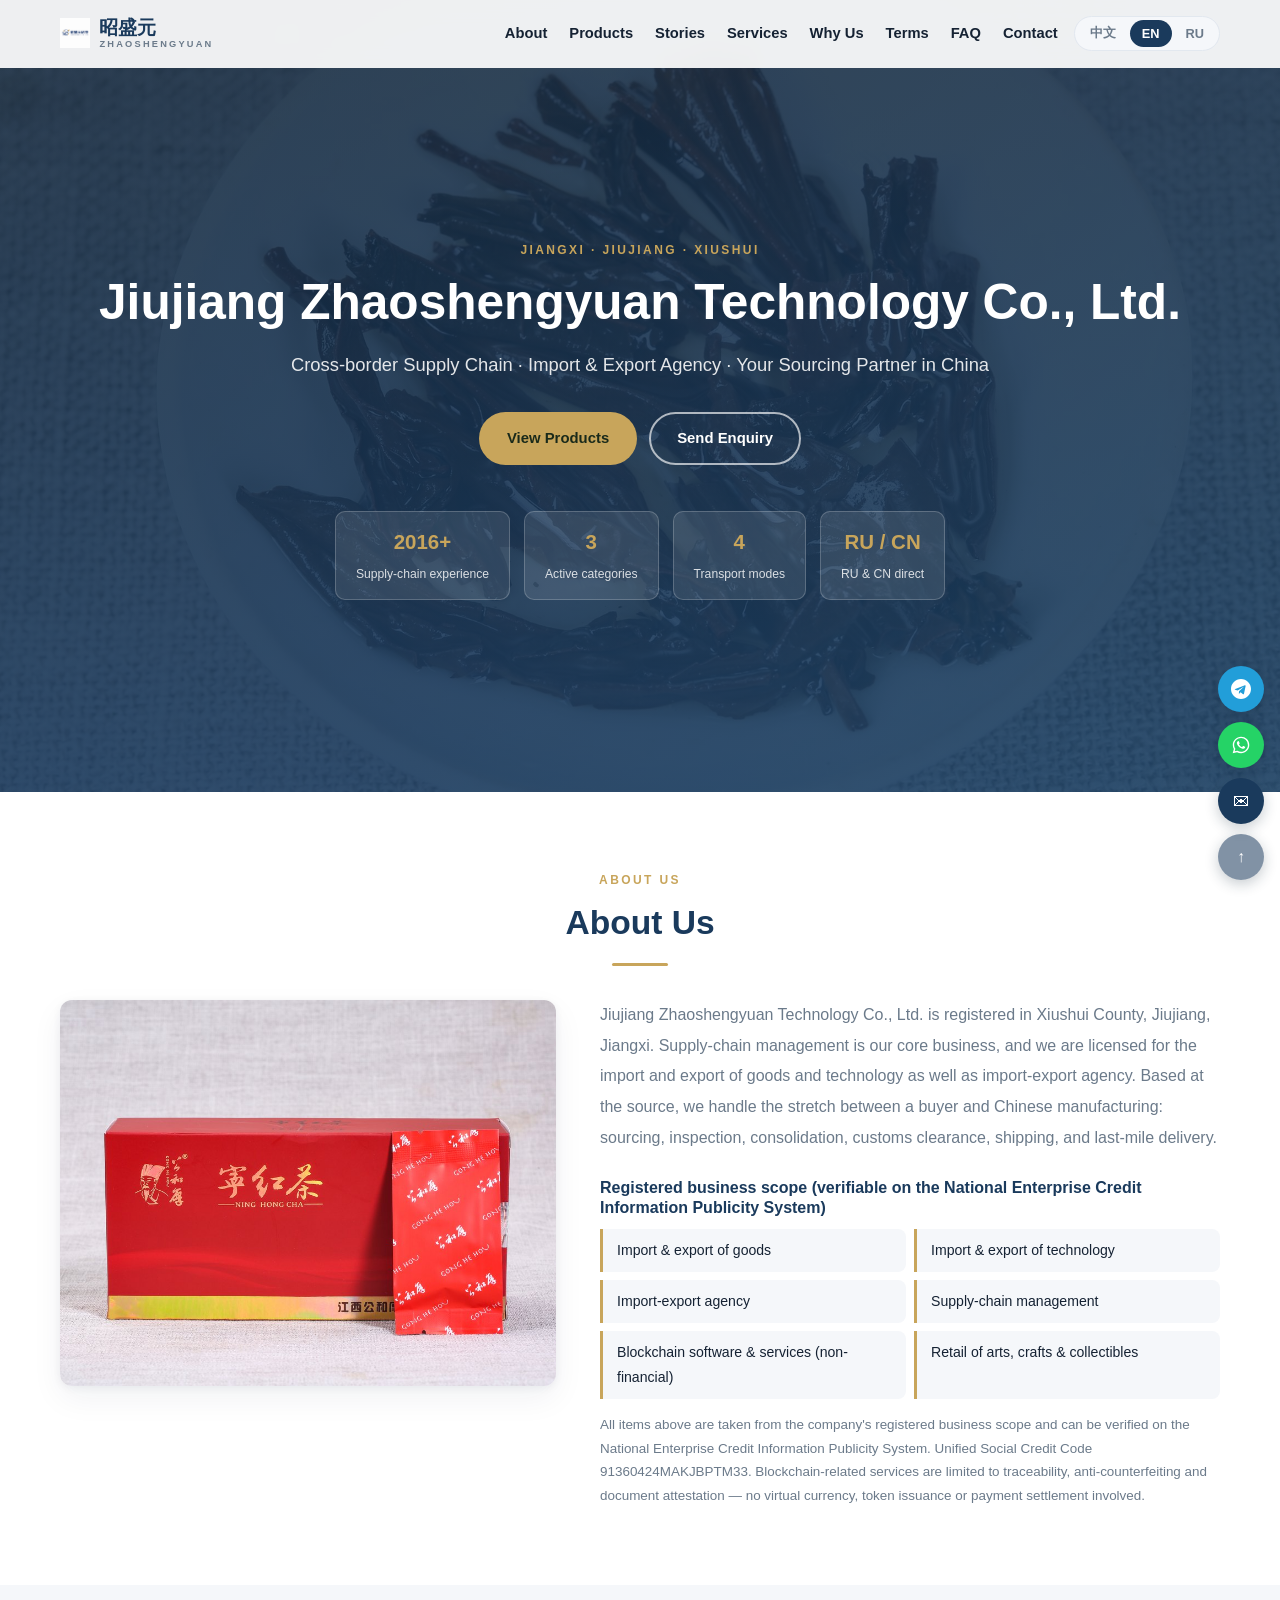
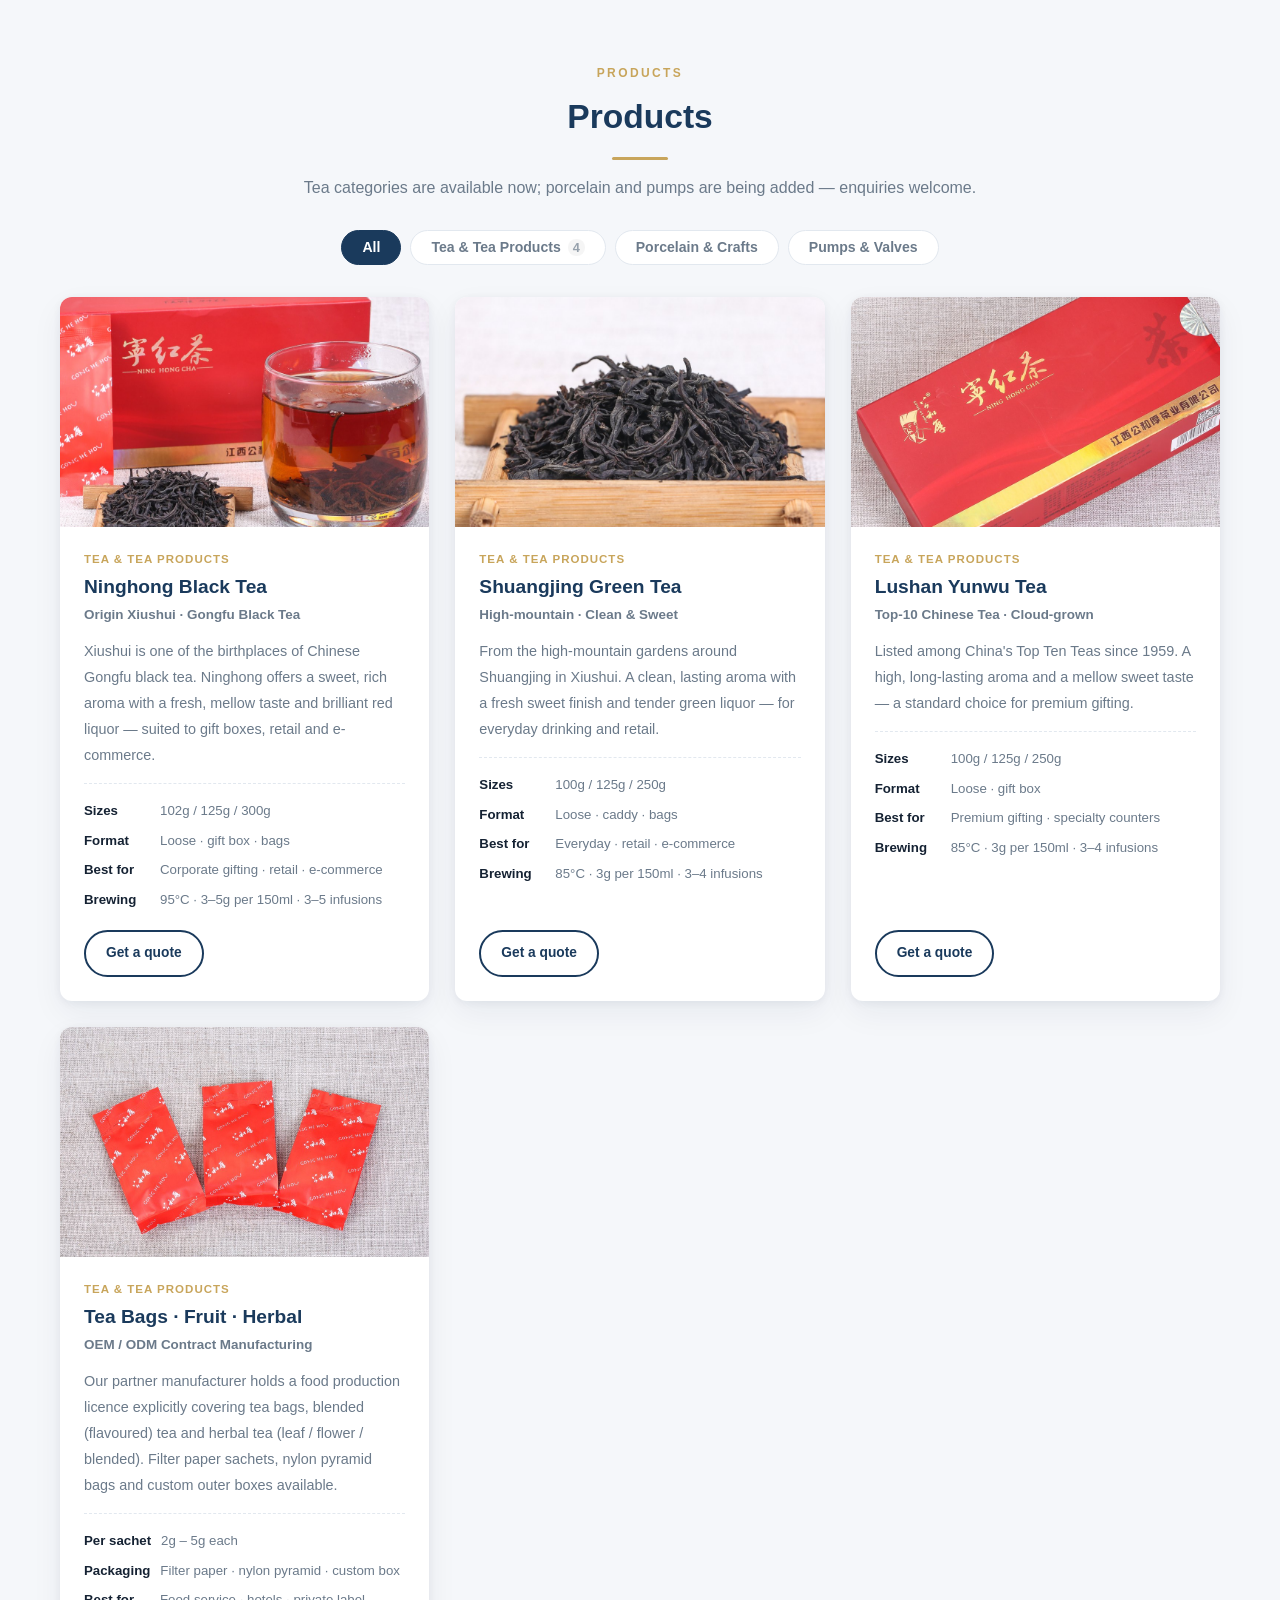
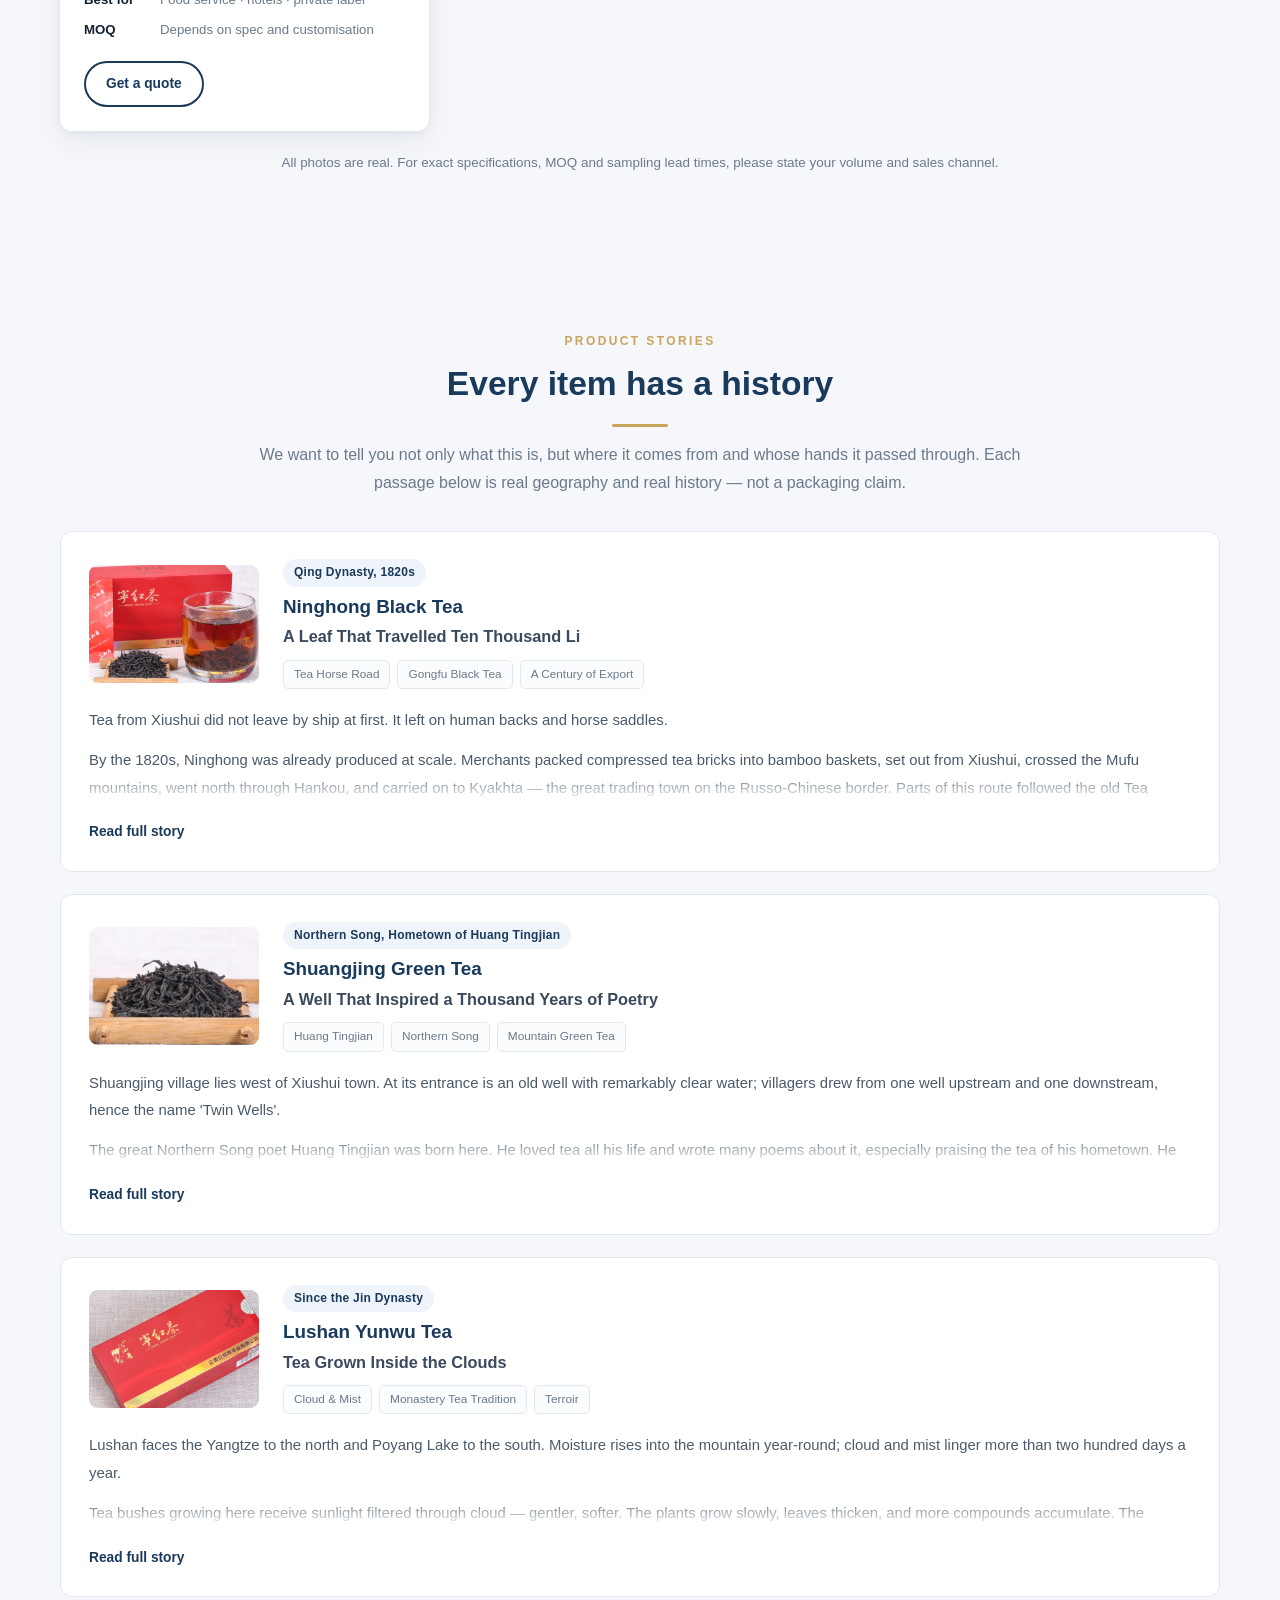
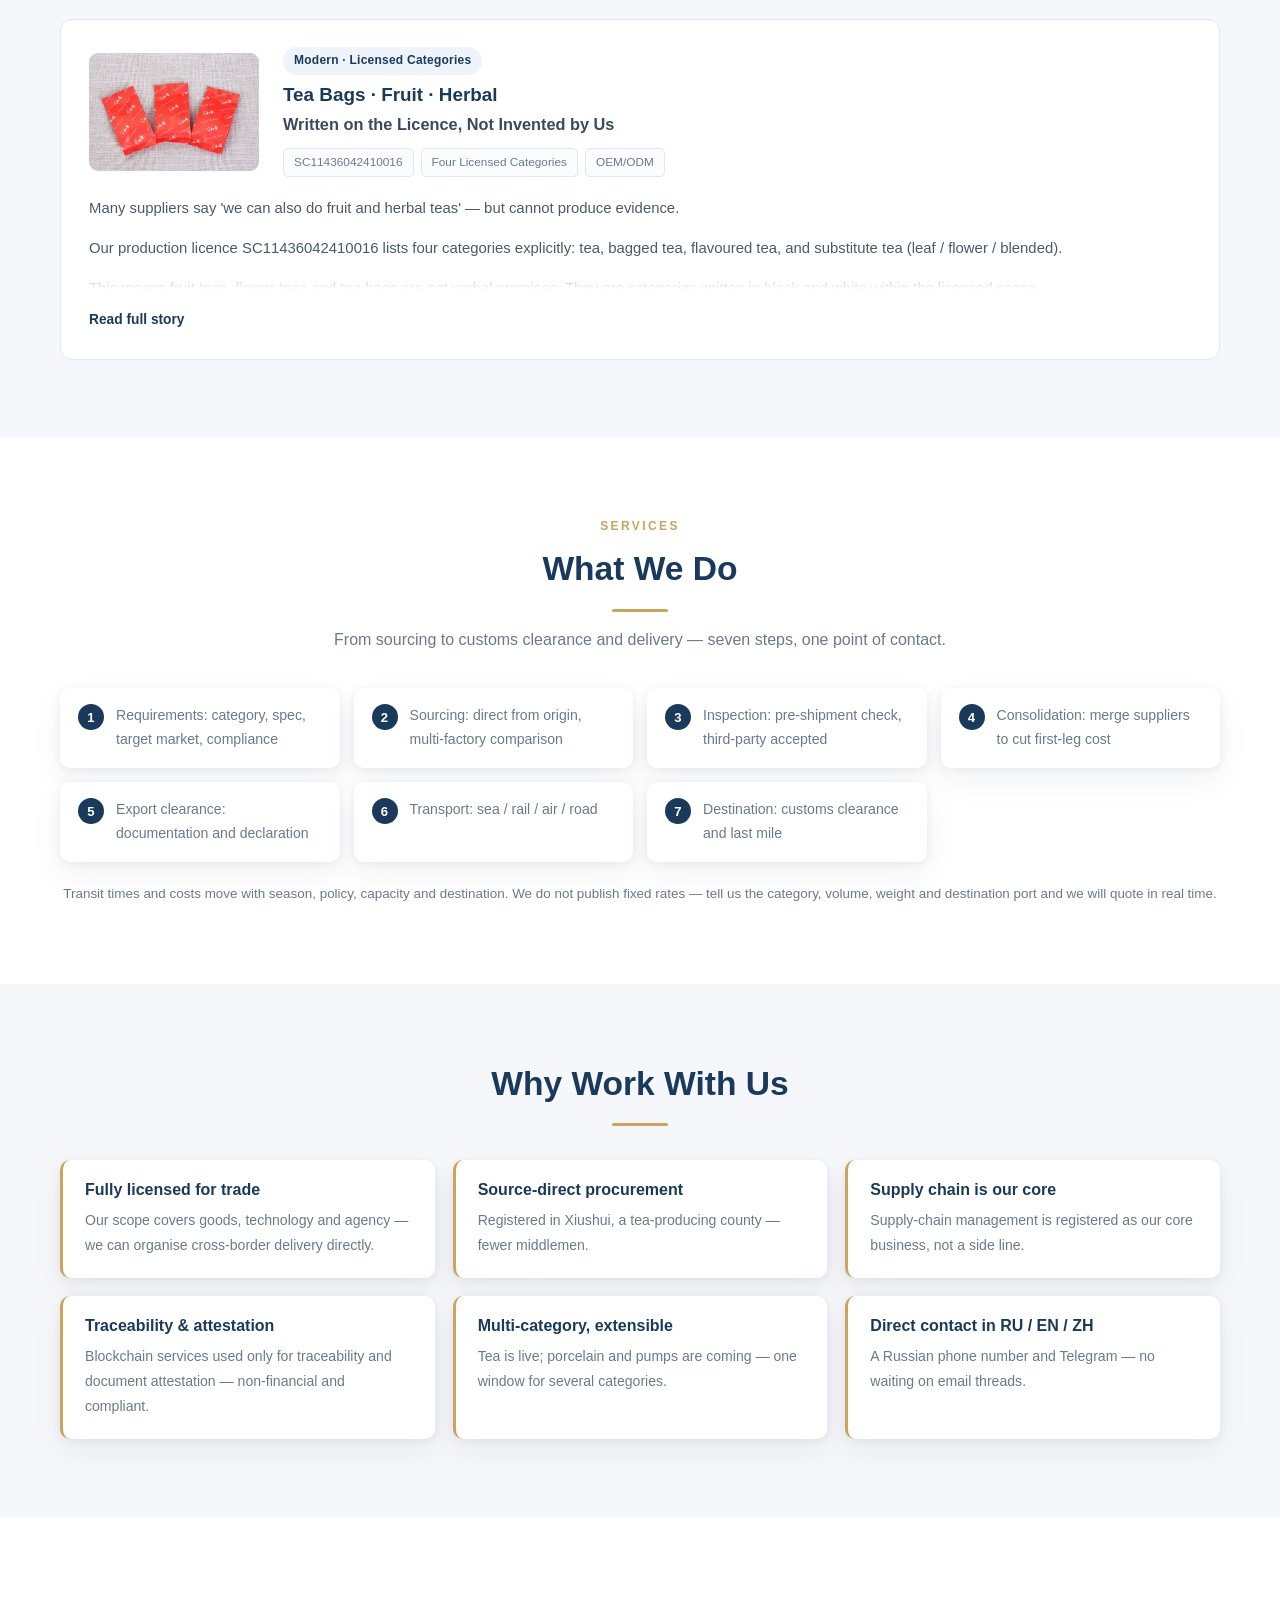
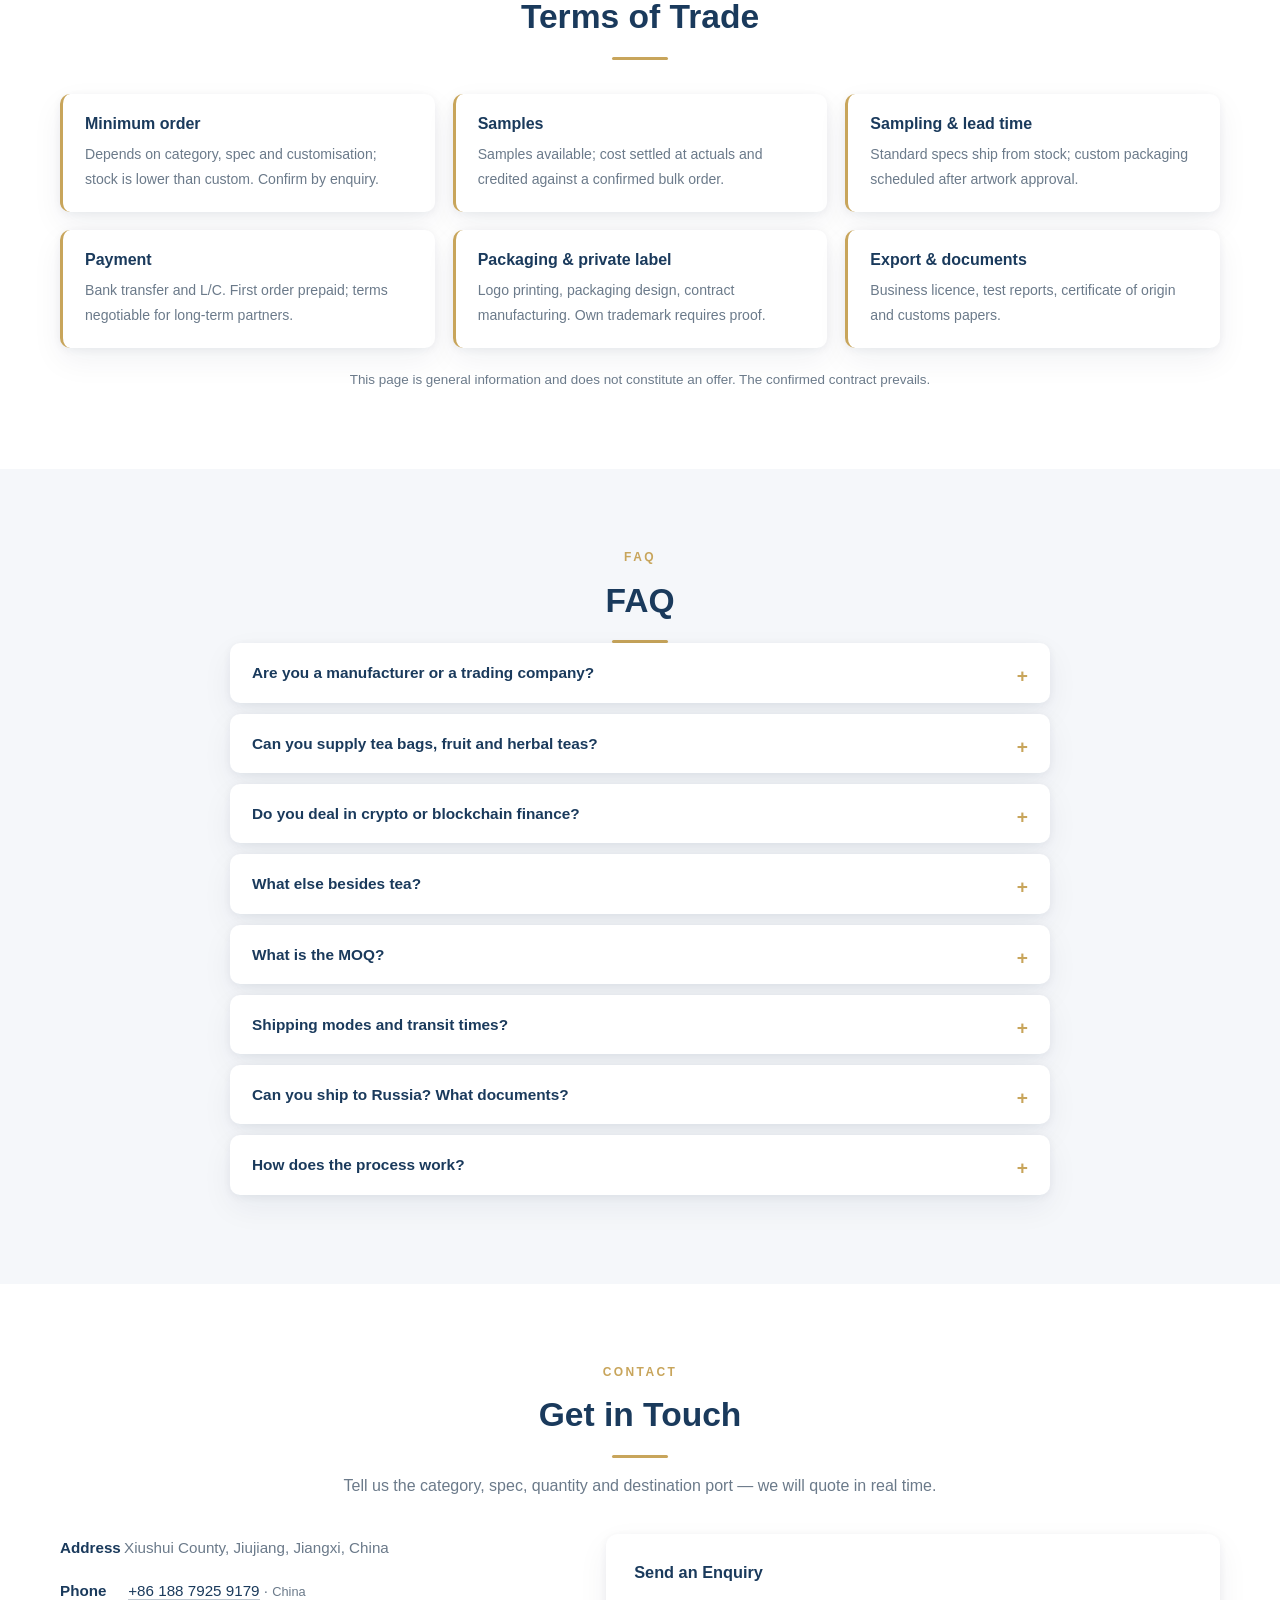
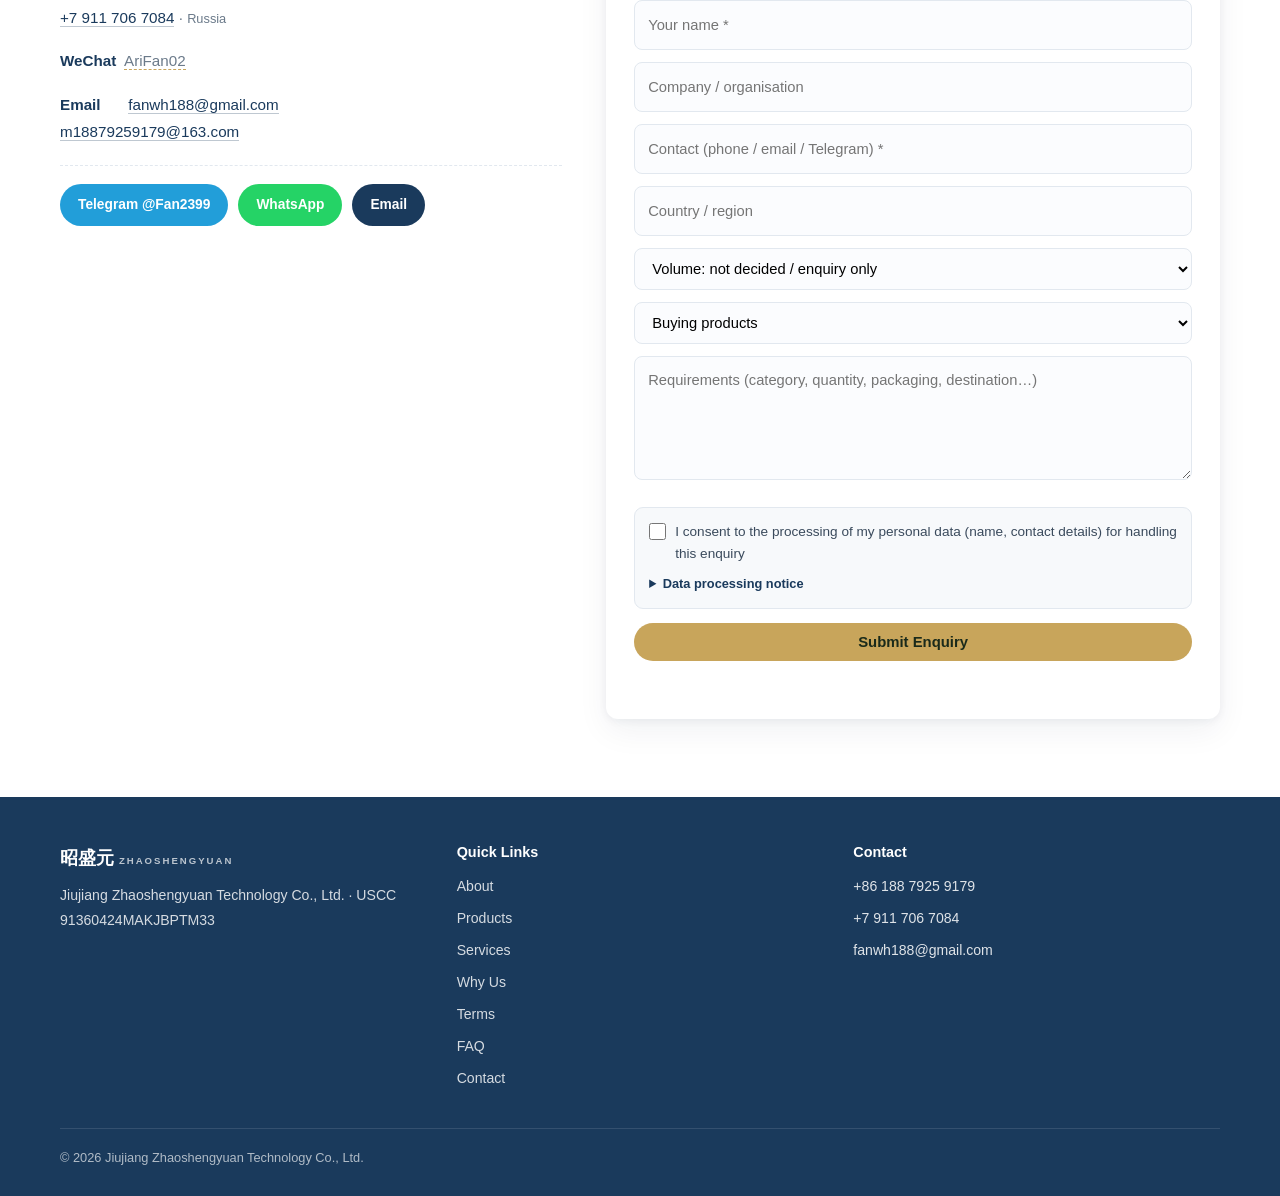
==== commit 2dfe0faa: "1" ====
--- a/index.html
+++ b/index.html
@@ -45,6 +45,7 @@
     <nav class="navlinks" id="navlinks">
       <a href="#about"      data-i18n="nav.about"></a>
       <a href="#products"   data-i18n="nav.products"></a>
+      <a href="#stories"    data-i18n="nav.stories"></a>
       <a href="#capability" data-i18n="nav.capability"></a>
       <a href="#why"        data-i18n="nav.why"></a>
       <a href="#terms"      data-i18n="nav.terms"></a>
@@ -109,10 +110,27 @@
     <p class="lead" data-i18n="prod.lead"></p>
   </div>
   <div class="container">
+    <!-- 一级：品类 -->
     <div class="catfilter" id="catFilter"></div>
+    <!-- 二级：子目录（红茶 / 绿茶 / 青花瓷 …），选中一级后自动出现 -->
+    <div class="subfilter" id="subFilter"></div>
     <div class="prodgrid" id="prodGrid"></div>
     <div class="empty-note" id="prodEmpty" style="display:none"></div>
     <p class="note" data-i18n="prod.note"></p>
+  </div>
+</section>
+
+<!-- ================= 产品故事 ================= -->
+<section id="stories" class="alt">
+  <div class="container wrap-center">
+    <p class="eyebrow" data-i18n="story.label"></p>
+    <h2 class="title" data-i18n="story.title"></h2>
+    <div class="divider"></div>
+    <p class="lead" data-i18n="story.lead"></p>
+  </div>
+  <div class="container">
+    <div class="storylist" id="storyList"></div>
+    <div class="empty-note" id="storyEmpty" style="display:none"></div>
   </div>
 </section>
 
@@ -211,8 +229,35 @@
         <option data-i18n="contact.t5"></option>
       </select>
       <textarea name="msg" rows="4" data-i18n-ph="contact.fMsg"></textarea>
+
+      <!-- 152-ФЗ：独立的同意勾选框。
+           不得默认勾选、不得与提交按钮同步触发、不得嵌入隐私政策文本。
+           default unchecked + 拒绝提交 = 合规最低要求。 -->
+      <div class="consent">
+        <label class="consent-row">
+          <input type="checkbox" id="consentBox" name="consent" value="yes">
+          <span data-i18n="contact.consent"></span>
+        </label>
+        <details class="consent-more">
+          <summary data-i18n="contact.consentOpen"></summary>
+          <p data-i18n="contact.consentText"></p>
+        </details>
+      </div>
+
       <button type="submit" class="btn primary" data-i18n="contact.btn"></button>
       <p class="formmsg" id="formmsg"></p>
+
+      <!-- 兜底联系卡：接口失败时自动展开，客户照样能找到我们 -->
+      <div class="fbk" id="fbk" hidden>
+        <div class="fbk-t" data-i18n="msg.fbTitle"></div>
+        <div class="fbk-b">
+          <a class="qbtn tg" href="https://t.me/Fan2399" target="_blank" rel="noopener">Telegram @Fan2399</a>
+          <a class="qbtn wa" href="https://wa.me/79117067084" target="_blank" rel="noopener">WhatsApp</a>
+          <a class="qbtn em" href="mailto:fanwh188@gmail.com">Email</a>
+          <a class="qbtn ph" href="tel:+79117067084">+7 911 706 7084</a>
+        </div>
+        <div class="fbk-tip" data-i18n="msg.fbTip"></div>
+      </div>
     </form>
   </div>
 </section>
--- a/assets/css/style.css
+++ b/assets/css/style.css
@@ -26,7 +26,7 @@
 .wrap-center{text-align:center;max-width:820px}
 .divider{width:56px;height:3px;background:var(--gold);margin:18px auto 0;border-radius:2px}
 .eyebrow{font-size:12px;letter-spacing:2.4px;text-transform:uppercase;color:var(--gold);font-weight:700;margin-bottom:10px}
-.title{font-size:clamp(1.5rem,3.4vw,2.1rem);color:var(--brand)}
+.title{font-size:1.75rem;font-size:clamp(1.5rem,3.4vw,2.1rem);color:var(--brand)}
 .lead{color:var(--muted);margin-top:14px;font-size:1rem}
 .note{font-size:.84rem;color:var(--muted);text-align:center;margin-top:20px;line-height:1.75}
 .sub-h{margin:24px 0 10px;font-size:1rem;color:var(--brand)}
@@ -43,7 +43,7 @@
 
 /* ---------- 导航 ---------- */
 .topbar{position:fixed;top:0;left:0;right:0;z-index:100;height:68px;
-  background:rgba(255,255,255,.92);backdrop-filter:blur(10px);border-bottom:1px solid transparent;transition:.25s}
+  background:rgba(255,255,255,.92);-webkit-backdrop-filter:blur(10px);backdrop-filter:blur(10px);border-bottom:1px solid transparent;transition:.25s}
 .topbar.scrolled{border-bottom-color:var(--line);box-shadow:0 2px 14px rgba(20,40,60,.07)}
 .topbar .container{display:flex;align-items:center;gap:16px;height:100%}
 .brand{display:flex;align-items:center;gap:9px;flex-shrink:0}
@@ -68,8 +68,8 @@
 .hero::after{content:'';position:absolute;inset:0;
   background:linear-gradient(180deg,rgba(15,36,56,.62),rgba(26,58,92,.72))}
 .hero-inner{position:relative;z-index:2;text-align:center;color:#fff}
-.hero-inner h1{font-size:clamp(1.85rem,5vw,3.1rem);color:#fff;margin-bottom:16px;line-height:1.25}
-.hero-inner .lead{color:rgba(255,255,255,.88);font-size:clamp(.98rem,2vw,1.15rem);max-width:760px;margin:0 auto}
+.hero-inner h1{font-size:2.2rem;font-size:clamp(1.85rem,5vw,3.1rem);color:#fff;margin-bottom:16px;line-height:1.25}
+.hero-inner .lead{color:rgba(255,255,255,.88);font-size:1.02rem;font-size:clamp(.98rem,2vw,1.15rem);max-width:760px;margin:0 auto}
 .hero-cta{display:flex;gap:12px;justify-content:center;margin-top:30px;flex-wrap:wrap}
 .hero-facts{display:flex;gap:14px;justify-content:center;margin-top:46px;flex-wrap:wrap}
 .hero-facts li{background:rgba(255,255,255,.1);border:1px solid rgba(255,255,255,.2);
@@ -92,9 +92,58 @@
   font-size:.88rem;font-weight:600;color:var(--muted);cursor:pointer;transition:.2s}
 .catbtn:hover{border-color:var(--brand);color:var(--brand)}
 .catbtn.on{background:var(--brand);color:#fff;border-color:var(--brand)}
+
+/* ---------- 二级子目录 ----------
+   视觉上刻意比一级轻：一级是实心胶囊，二级是描边小胶囊 + 上分隔线，
+   让层级关系一眼可辨，不会误以为是两个并列的筛选器。 */
+.subfilter{display:none;gap:8px;justify-content:center;flex-wrap:wrap;
+  margin:-18px 0 26px;padding-top:16px;border-top:1px dashed var(--line)}
+.subbtn{background:transparent;border:1px solid #dfe6ee;border-radius:999px;
+  padding:5px 15px;font-size:.82rem;font-weight:500;color:#6b7a8a;cursor:pointer;transition:.18s}
+.subbtn:hover{border-color:var(--brand);color:var(--brand);background:#f7f9fb}
+.subbtn.on{background:#eef4f9;border-color:var(--brand);color:var(--brand);font-weight:700}
+.catbtn .cnt,.subbtn .cnt{display:inline-block;min-width:17px;margin-left:3px;
+  padding:0 4px;border-radius:8px;background:rgba(0,0,0,.06);
+  font-size:.72rem;line-height:17px;text-align:center;font-weight:600}
+.catbtn.on .cnt,.subbtn.on .cnt{background:rgba(255,255,255,.24)}
+
+/* ---------- 产品故事 ----------
+   编辑式长文：左侧图 + 右侧年代/标题，正文默认折叠三行，
+   点开全文。参考 TWG、Fortnum & Mason、Tao of Tea 的做法——
+   故事区不做参数罗列，参数交给产品卡，故事只负责建立信任。 */
+.storylist{display:flex;flex-direction:column;gap:22px;margin-top:34px}
+.scard{background:#fff;border:1px solid var(--line);border-radius:12px;
+  padding:26px 28px;transition:.22s}
+.scard:hover{border-color:#c9d6e3;box-shadow:0 6px 22px rgba(26,58,92,.07)}
+.scard-top{display:grid;grid-template-columns:170px minmax(0,1fr);gap:24px;align-items:center}
+.scard-img{width:170px;height:118px;border-radius:9px;overflow:hidden;background:#f0f4f8}
+.scard-img img{width:100%;height:100%;object-fit:cover;display:block}
+.sera{display:inline-block;margin-bottom:8px;padding:3px 11px;border-radius:999px;
+  background:#eef4f9;color:var(--brand);font-size:.75rem;font-weight:700;letter-spacing:.02em}
+.scard-head h3{margin:0 0 5px;font-size:1.18rem;color:var(--brand)}
+.stitle{font-size:1.02rem;font-weight:600;color:#3a4a5c;line-height:1.5}
+.stags{display:flex;gap:7px;flex-wrap:wrap;margin-top:11px}
+.stag{padding:3px 10px;border:1px solid var(--line);border-radius:5px;
+  font-size:.74rem;color:var(--muted);background:#fbfcfd}
+.sbody{margin-top:18px;max-height:6.9em;overflow:hidden;position:relative;transition:max-height .3s}
+.sbody::after{content:'';position:absolute;left:0;right:0;bottom:0;height:2.6em;
+  background:linear-gradient(transparent,#fff 78%);pointer-events:none}
+.scard.open .sbody{max-height:2600px}
+.scard.open .sbody::after{display:none}
+.sbody p{margin:0 0 .85em;font-size:.93rem;line-height:1.85;color:#4a5a6a}
+.sbody p:last-child{margin-bottom:0}
+.stoggle{margin-top:14px;background:none;border:0;padding:0;
+  color:var(--brand);font-size:.86rem;font-weight:700;cursor:pointer;
+  border-bottom:1px solid transparent;transition:.18s}
+.stoggle:hover{border-bottom-color:var(--brand)}
+@media(max-width:660px){
+  .scard{padding:20px}
+  .scard-top{grid-template-columns:1fr;gap:14px}
+  .scard-img{width:100%;height:170px}
+}
 .catbtn .cnt{opacity:.7;font-size:.8rem}
 
-.prodgrid{display:grid;grid-template-columns:repeat(auto-fit,minmax(min(330px,100%),1fr));gap:26px}
+.prodgrid{display:grid;grid-template-columns:repeat(auto-fit,minmax(330px,1fr));gap:26px}
 .pcard{background:#fff;border-radius:var(--r);overflow:hidden;box-shadow:var(--sh);
   display:flex;flex-direction:column;transition:.28s}
 .pcard:hover{transform:translateY(-6px);box-shadow:0 6px 14px rgba(20,40,60,.08),0 22px 48px rgba(20,40,60,.12)}
@@ -114,7 +163,7 @@
   padding:34px 24px;text-align:center;color:var(--muted);font-size:.92rem}
 
 /* ---------- 能力步骤 ---------- */
-.steps{display:grid;grid-template-columns:repeat(auto-fit,minmax(min(240px,100%),1fr));gap:14px;margin-top:34px}
+.steps{display:grid;grid-template-columns:repeat(auto-fit,minmax(240px,1fr));gap:14px;margin-top:34px}
 .steps li{background:#fff;border-radius:10px;padding:16px 18px;box-shadow:var(--sh);
   display:flex;gap:12px;align-items:flex-start}
 .steps li b{flex-shrink:0;width:26px;height:26px;border-radius:50%;background:var(--brand);color:#fff;
@@ -122,7 +171,7 @@
 .steps li span{font-size:.88rem;color:var(--muted);line-height:1.7}
 
 /* ---------- 通用卡片 ---------- */
-.grid-2{display:grid;grid-template-columns:repeat(auto-fit,minmax(min(300px,100%),1fr));gap:18px;margin-top:34px}
+.grid-2{display:grid;grid-template-columns:repeat(auto-fit,minmax(300px,1fr));gap:18px;margin-top:34px}
 .mini-card{background:#fff;border-radius:10px;padding:20px 22px;box-shadow:var(--sh);border-left:3px solid var(--gold)}
 .mini-card h4{color:var(--brand);font-size:1rem;margin-bottom:7px}
 .mini-card p{font-size:.88rem;color:var(--muted);line-height:1.78}
@@ -164,13 +213,47 @@
   background:#fff;box-shadow:0 0 0 3px rgba(26,58,92,.08)}
 .cform textarea{resize:vertical;line-height:1.7}
 .cform button{width:100%;border:0}
+
+/* 152-ФЗ 同意区：独立勾选框 + 可展开说明 */
+.consent{margin:6px 0 14px;padding:13px 14px;background:#f7f9fb;
+  border:1px solid var(--line);border-radius:9px}
+.consent-row{display:flex;gap:9px;align-items:flex-start;cursor:pointer;
+  font-size:.85rem;line-height:1.6;color:#3a4a5c}
+.consent-row input{width:17px!important;height:17px;margin:2px 0 0!important;
+  flex-shrink:0;accent-color:var(--brand);cursor:pointer}
+.consent-more{margin-top:8px}
+.consent-more summary{font-size:.8rem;color:var(--brand);cursor:pointer;
+  font-weight:600;user-select:none}
+.consent-more summary:hover{text-decoration:underline}
+.consent-more p{margin-top:7px;font-size:.78rem;line-height:1.65;color:#6b7a8a}
+.consent.warn{border-color:#e8b4a8;background:#fdf3f0}
+.consent.warn .consent-row{color:#a33}
+
+/* 兜底联系卡：接口失败时展开，保证客户永不失联 */
+.fbk{margin-top:14px;padding:16px;background:linear-gradient(160deg,#fff8f4,#fdf3ef);
+  border:1px solid #f0c9b8;border-radius:11px;text-align:center;
+  animation:fbkin .28s ease both}
+@keyframes fbkin{from{opacity:0;transform:translateY(-6px)}to{opacity:1;transform:none}}
+.fbk[hidden]{display:none}
+.fbk-t{font-weight:700;color:#a8412a;font-size:.94rem;margin-bottom:11px}
+.fbk-b{display:grid;grid-template-columns:1fr 1fr;gap:8px}
+.fbk-b .qbtn{display:flex;align-items:center;justify-content:center;
+  min-height:42px;padding:9px 8px;border-radius:9px;font-size:.84rem;
+  font-weight:600;text-decoration:none;transition:.16s}
+.fbk-b .qbtn.tg{background:#229ED9;color:#fff}
+.fbk-b .qbtn.wa{background:#25D366;color:#fff}
+.fbk-b .qbtn.em{background:#1a3a5c;color:#fff}
+.fbk-b .qbtn.ph{background:#fff;color:#1a3a5c;border:1px solid var(--line)}
+.fbk-b .qbtn:hover{transform:translateY(-1px);filter:brightness(1.06)}
+.fbk-tip{margin-top:10px;font-size:.76rem;color:#8a6a5c;line-height:1.6}
+@media(max-width:420px){.fbk-b{grid-template-columns:1fr}}
 .formmsg{min-height:20px;margin-top:10px;font-size:.88rem;font-weight:600;text-align:center}
 .formmsg.ok{color:var(--ok)}
 .formmsg.bad{color:var(--bad)}
 
 /* ---------- 页脚 ---------- */
 footer{background:var(--brand);color:rgba(255,255,255,.82);padding:46px 0 26px;font-size:.88rem}
-.fgrid{display:grid;grid-template-columns:repeat(auto-fit,minmax(min(220px,100%),1fr));gap:30px}
+.fgrid{display:grid;grid-template-columns:repeat(auto-fit,minmax(220px,1fr));gap:30px}
 .fbrand{font-size:1.1rem;font-weight:800;color:#fff;margin-bottom:8px}
 .fbrand small{font-size:.6rem;letter-spacing:2px;opacity:.7;font-weight:600}
 footer h5{color:#fff;font-size:.9rem;margin-bottom:12px}
@@ -188,7 +271,7 @@
 .floatbar .fb-tg{background:#229ED9}
 .floatbar .fb-wa{background:#25D366}
 .floatbar .fb-mail{background:var(--brand)}
-.floatbar .fb-top{background:rgba(26,58,92,.55);backdrop-filter:blur(4px)}
+.floatbar .fb-top{background:rgba(26,58,92,.55);-webkit-backdrop-filter:blur(4px);backdrop-filter:blur(4px)}
 .floatbar .fb-top:hover{background:var(--brand)}
 
 /* ---------- 滚动淡入 ---------- */
@@ -233,3 +316,18 @@
   .reveal{opacity:1!important;transform:none!important}
   body{background:#fff}
 }
+
+
+/* ---------- 旧内核兼容兜底 ----------
+   去掉 min() 后，固定 minmax 值在极窄屏可能溢出，
+   这里用媒体查询强制单列，覆盖到 320px。 */
+@media(max-width:400px){
+  .prodgrid{grid-template-columns:1fr}
+}
+@media(max-width:360px){
+  .grid-2{grid-template-columns:1fr}
+}
+@media(max-width:320px){
+  .steps{grid-template-columns:1fr}
+  .fgrid{grid-template-columns:1fr}
+}
